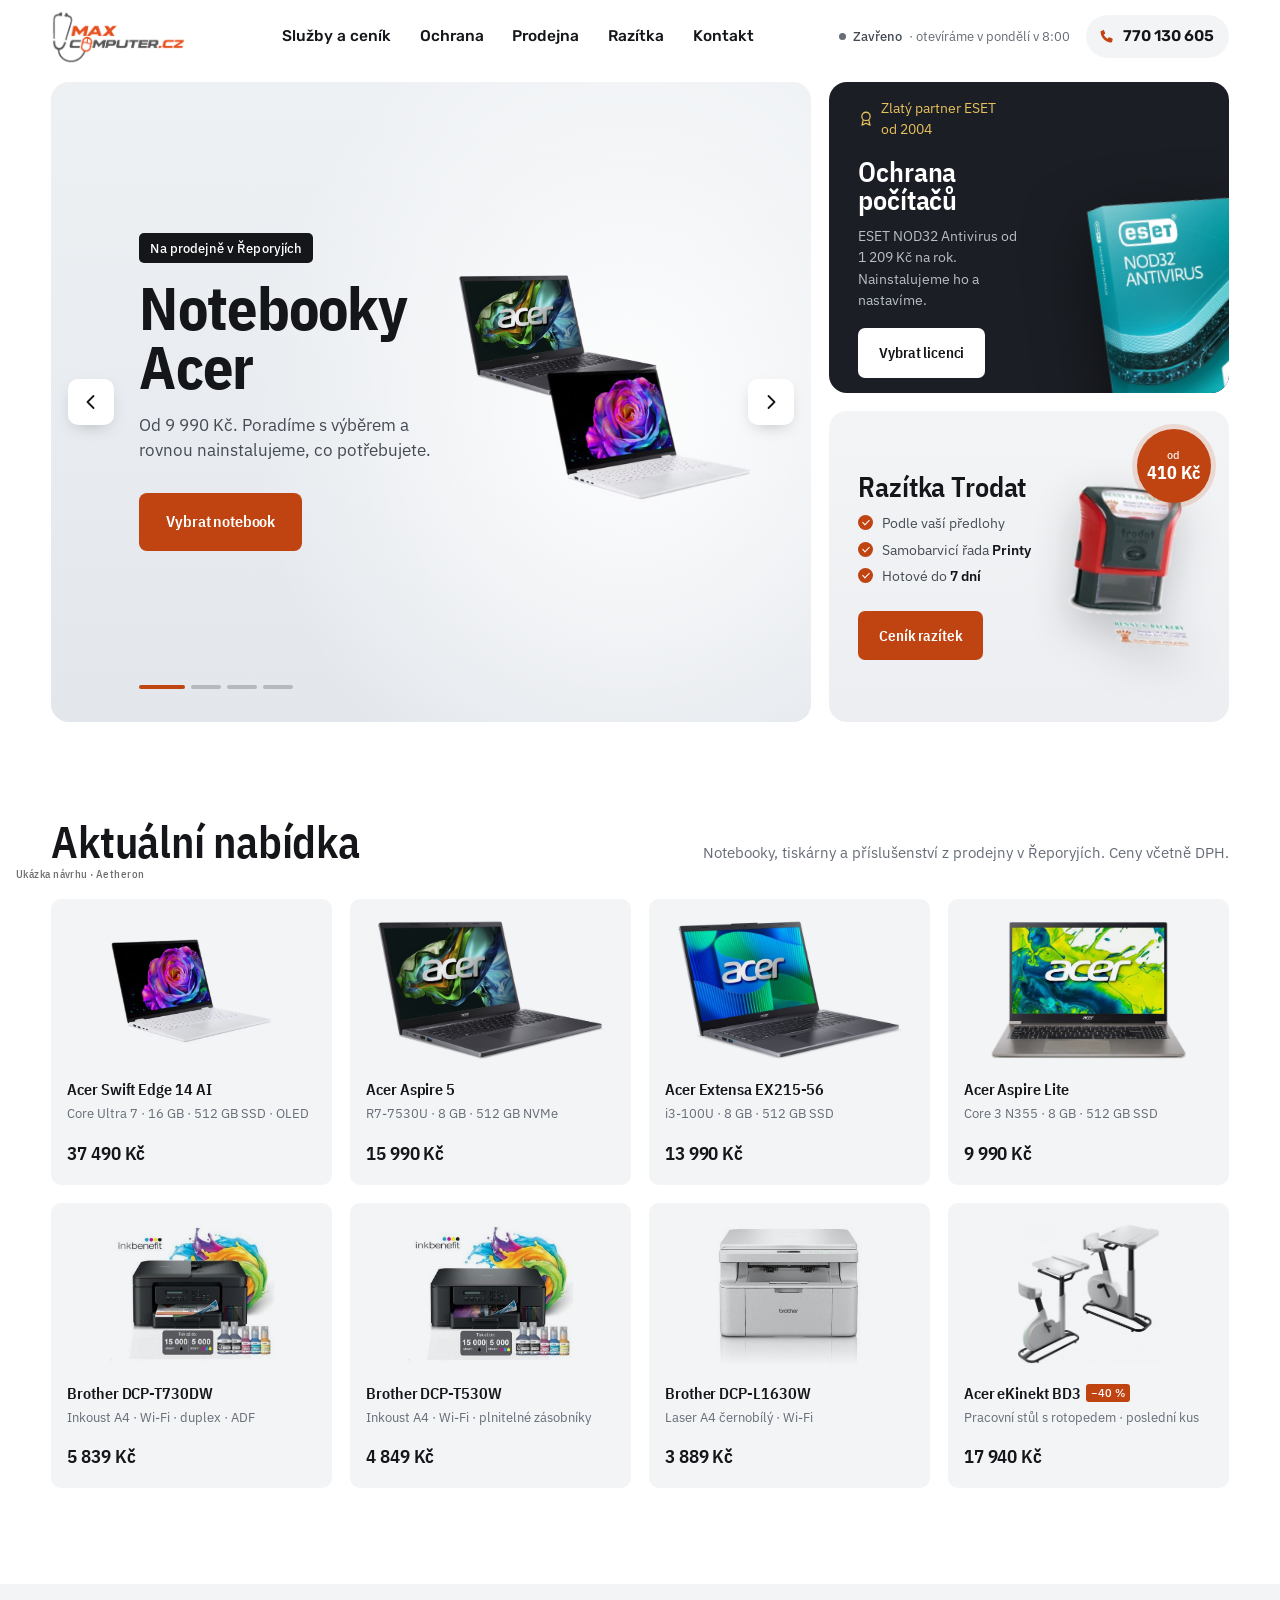
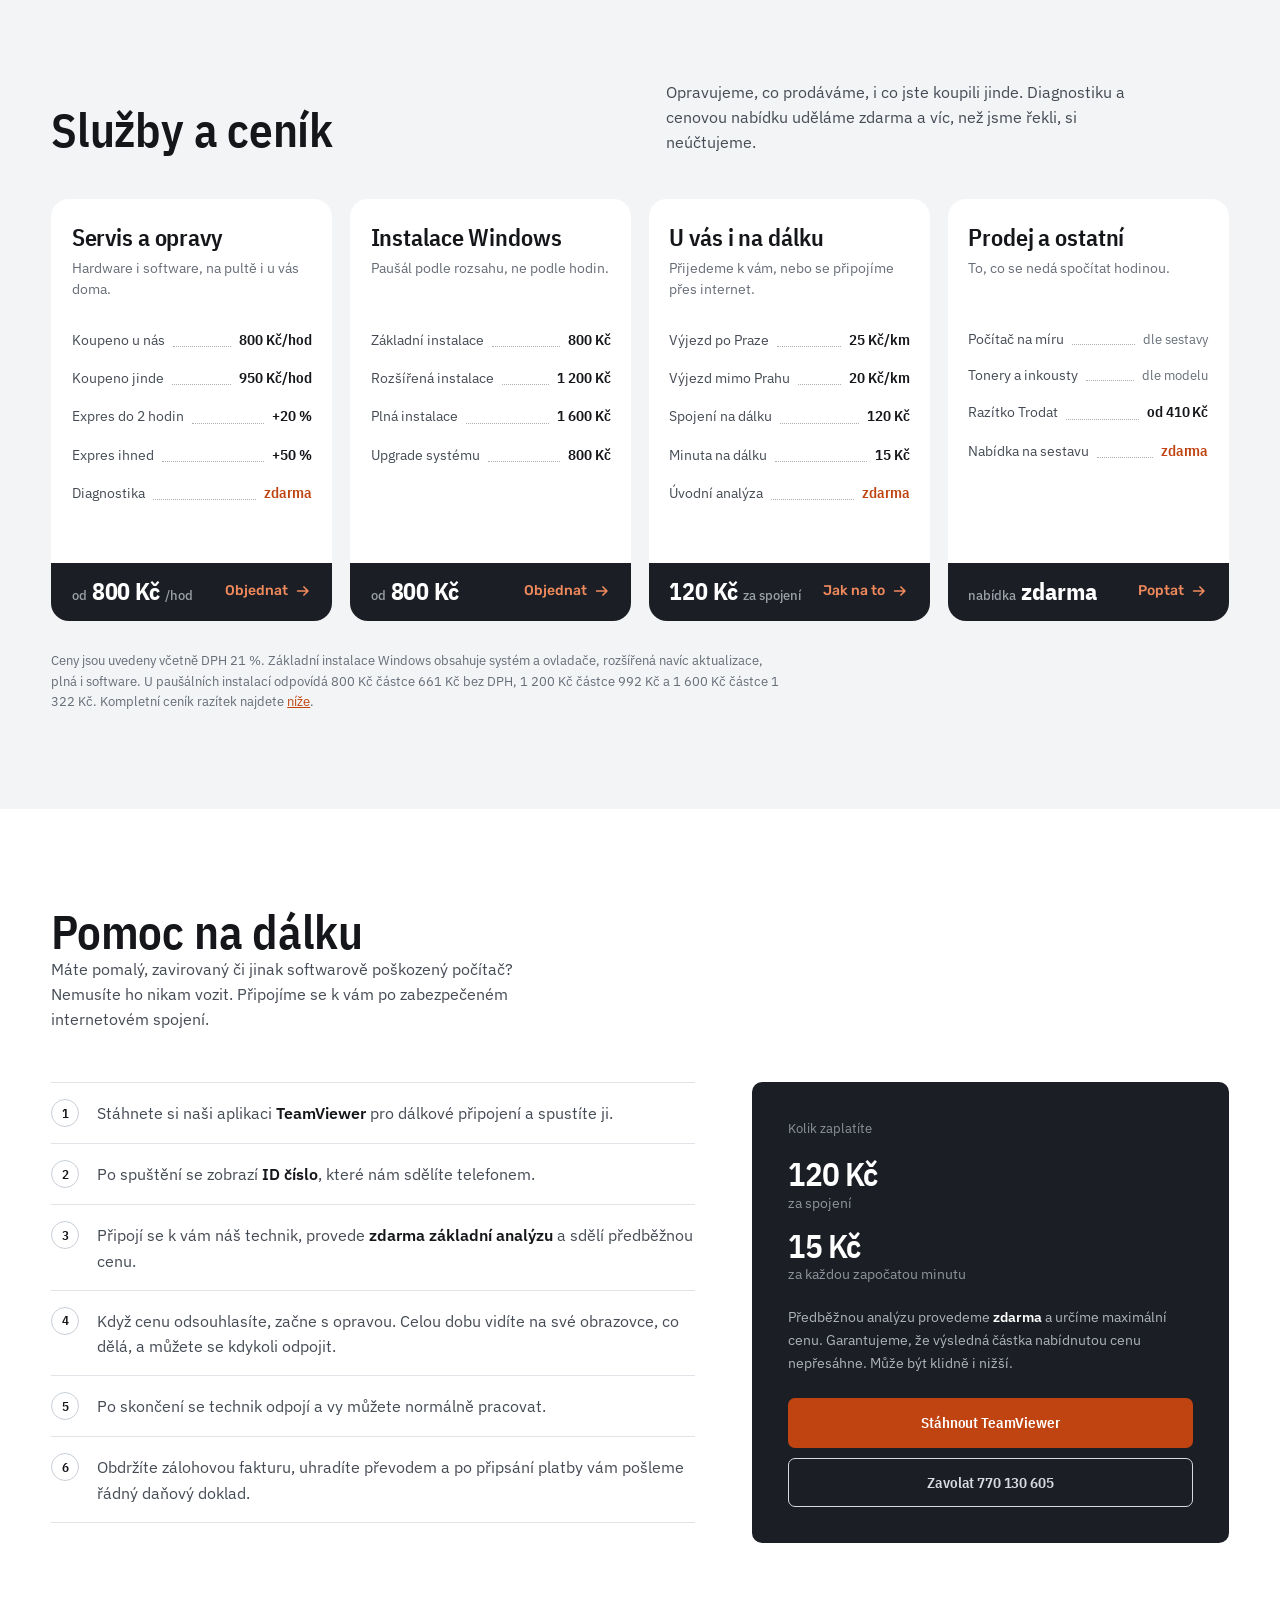
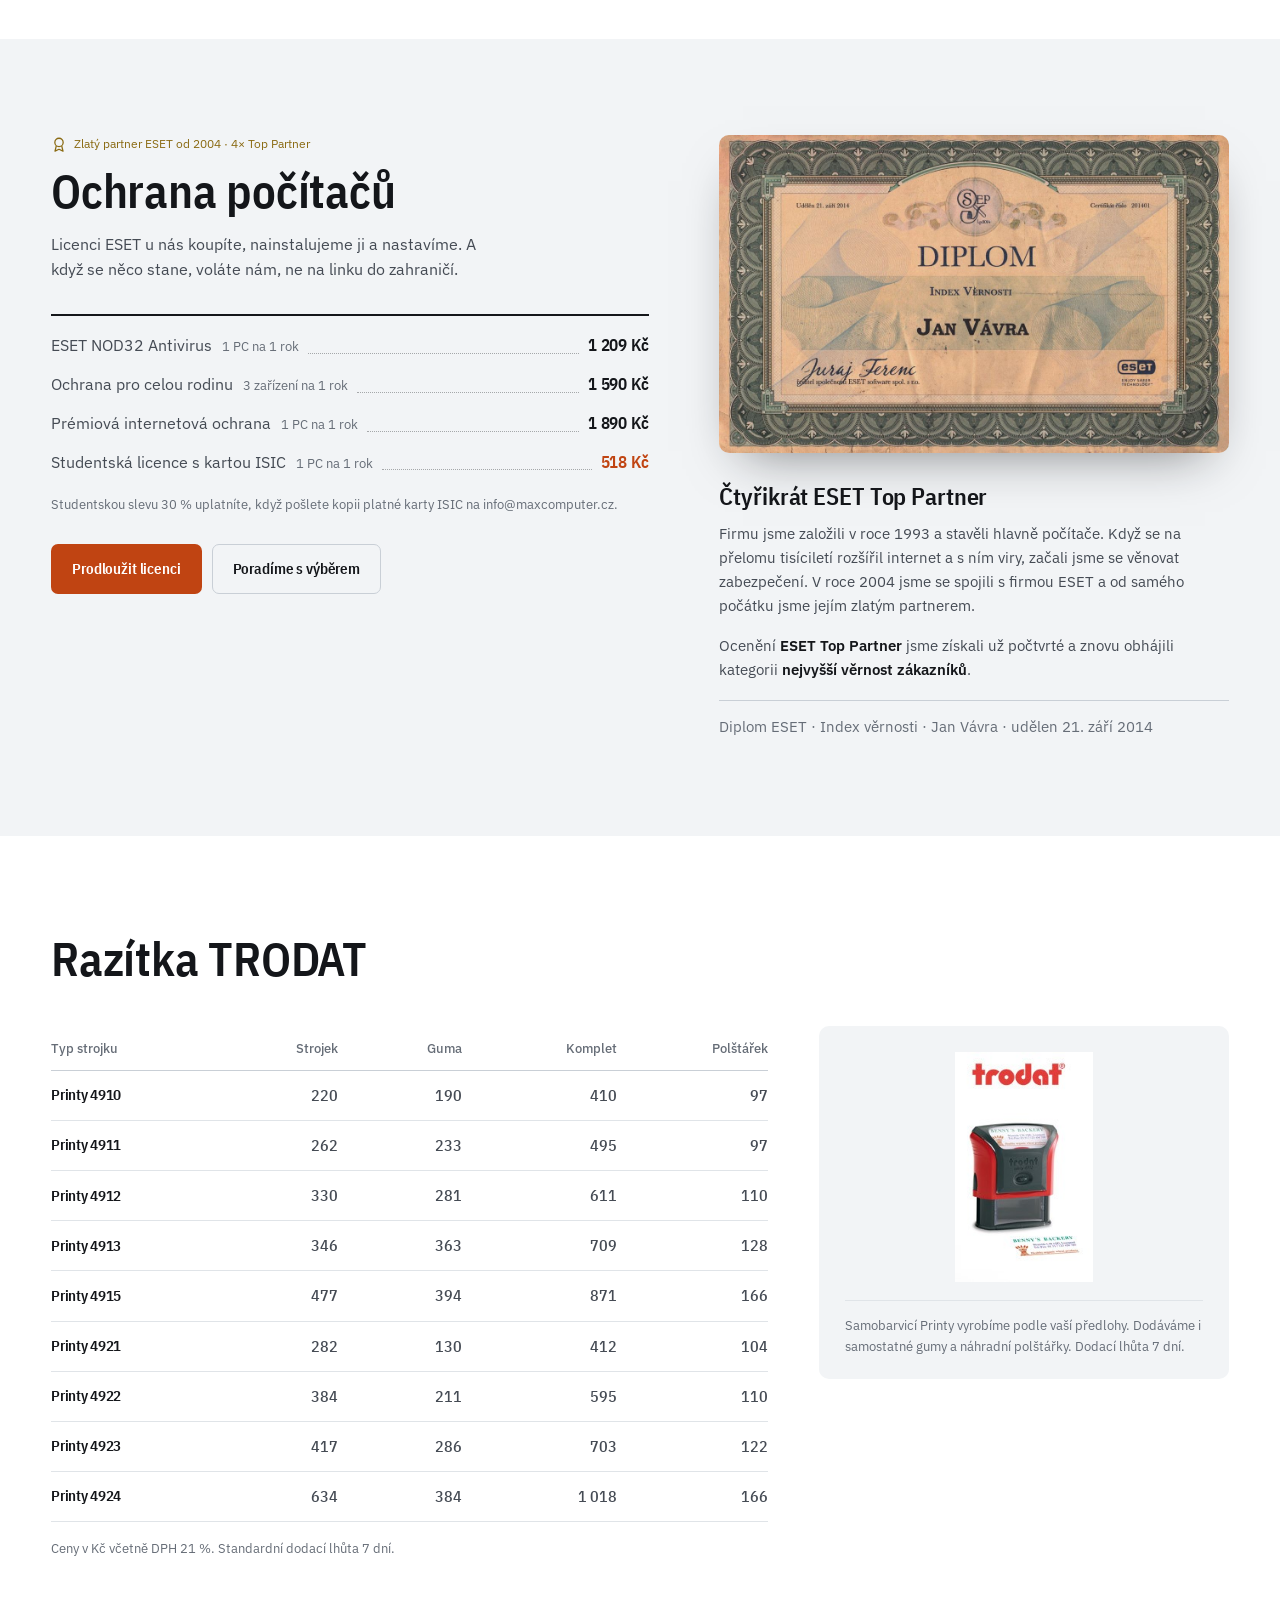
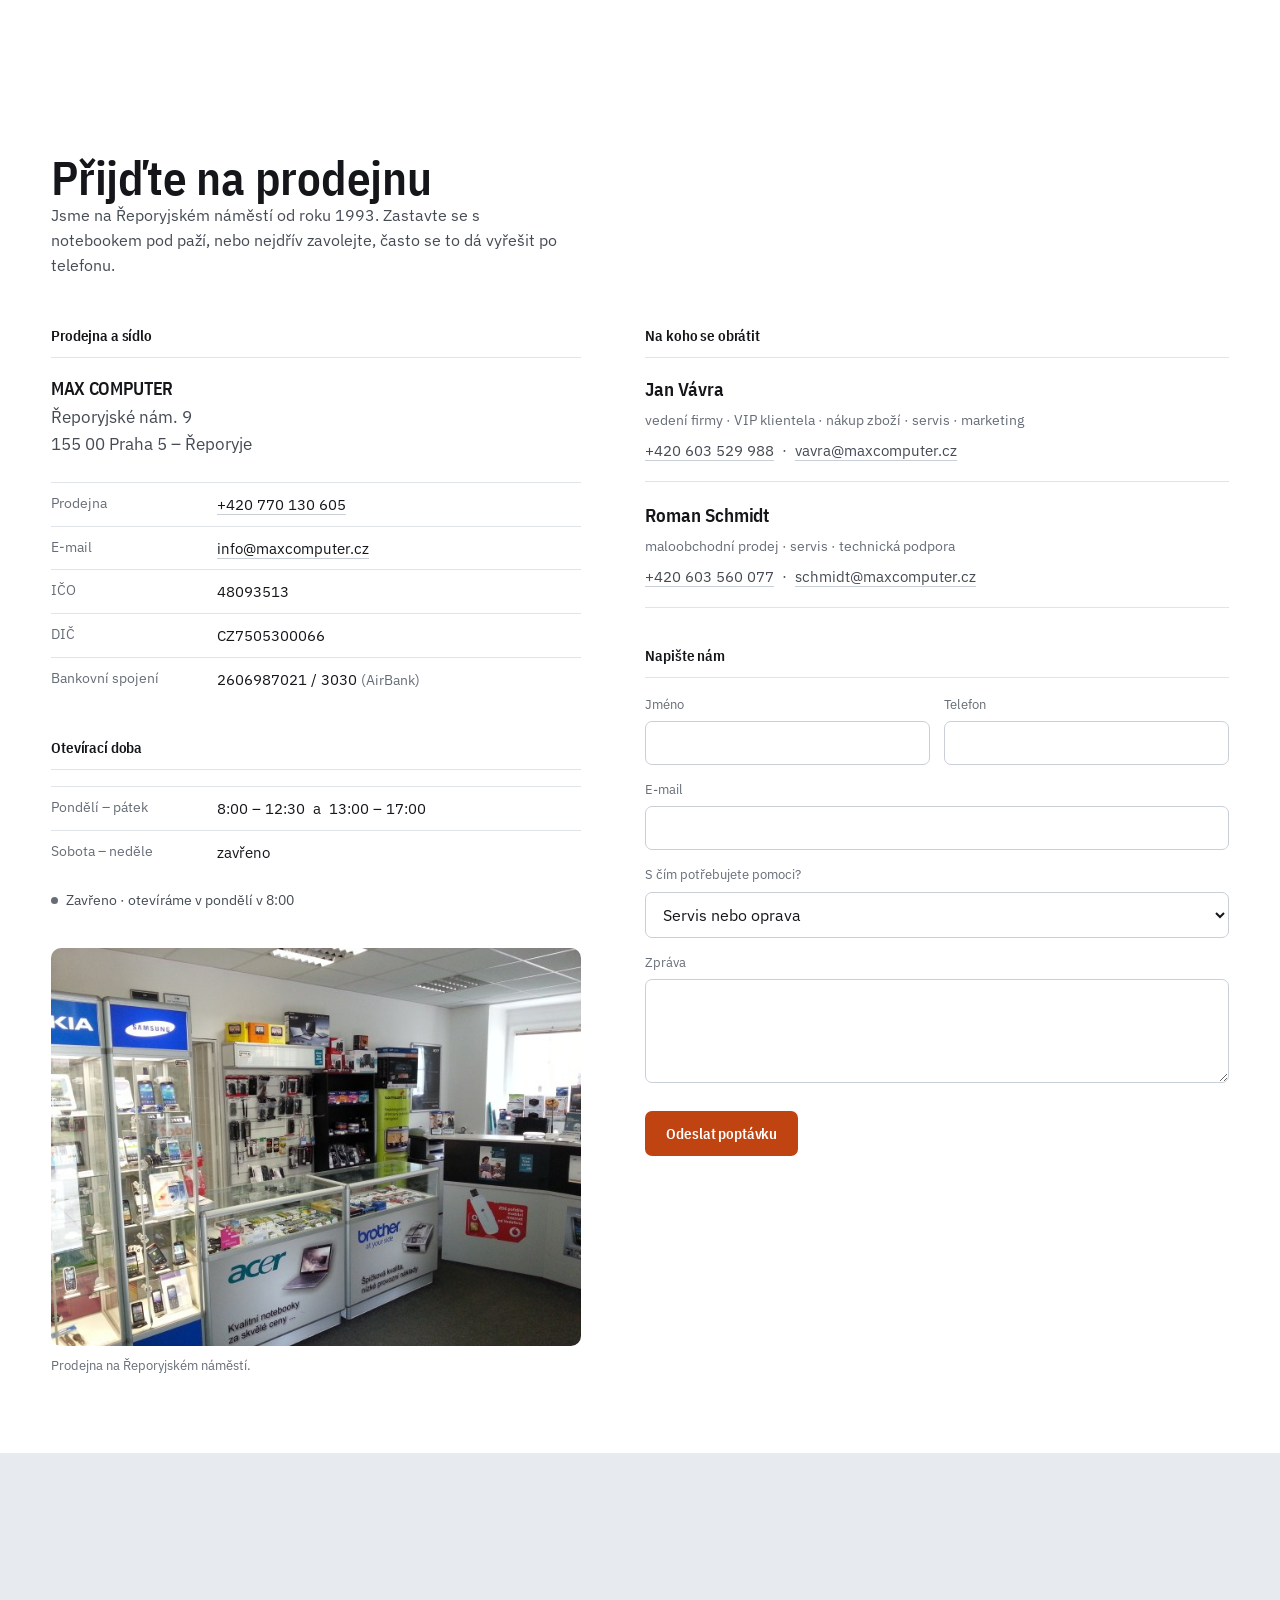
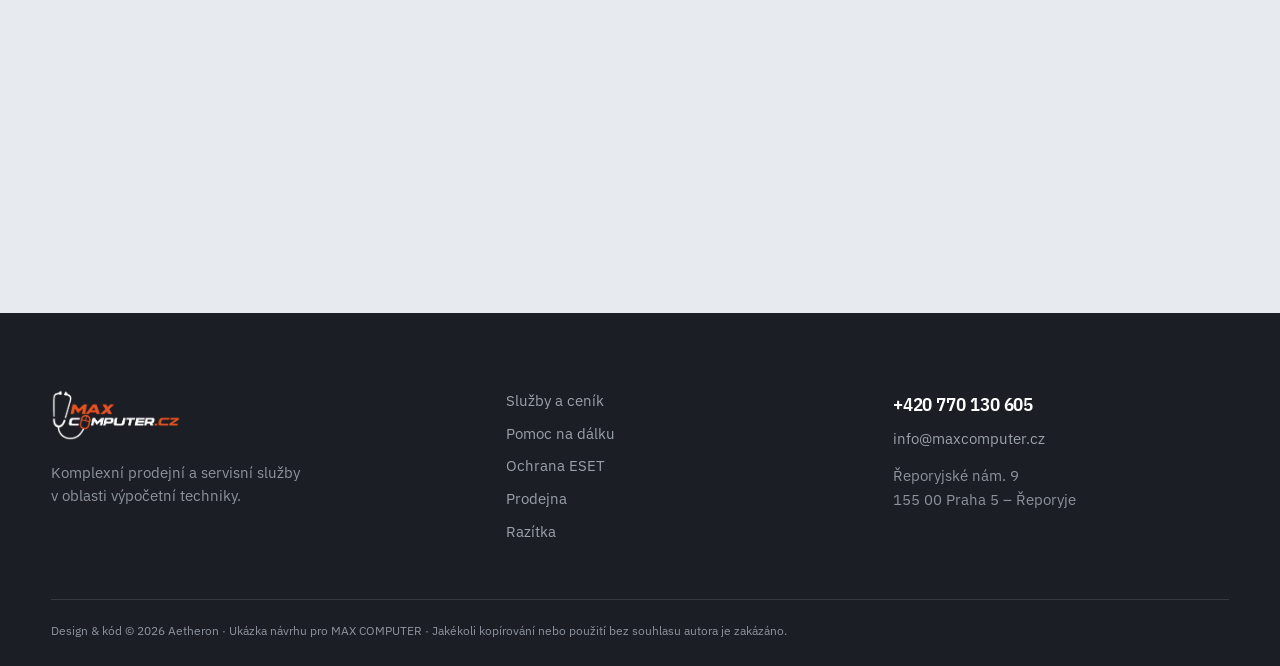
==== index.html @ 65249f8b "Add files via upload" ====
<!DOCTYPE html>
<!--
  ============================================================================
  MAX COMPUTER  ·  ukázka návrhu nového webu
  Design & kód © 2026 Aetheron. Všechna práva vyhrazena / All rights reserved.

  Tento soubor je nabídková ukázka (návrh) vytvořená pro firmu MAX COMPUTER.
  Jakékoli kopírování, šíření, úprava nebo použití celku i částí (HTML, CSS,
  JS, grafika, texty) bez písemného souhlasu autora je zakázáno.
  ============================================================================
-->
<html lang="cs">
<head>
<meta charset="utf-8">
<meta name="viewport" content="width=device-width, initial-scale=1">
<title>MAX COMPUTER · prodej a servis počítačů, Praha 5 Řeporyje</title>
<meta name="description" content="Prodej a servis počítačů, tiskáren a příslušenství v Praze 5 – Řeporyjích. Od roku 1993. Zlatý partner ESET, specialisté na ACER a BROTHER. Servis u vás i na dálku, razítka TRODAT.">
<meta name="robots" content="noindex,nofollow,noarchive,nosnippet,noimageindex">
<meta name="author" content="Aetheron">
<meta name="copyright" content="© 2026 Aetheron — všechna práva vyhrazena">
<meta name="theme-color" content="#ffffff">
<link rel="icon" href="favicon.svg" type="image/svg+xml">
<link rel="alternate icon" href="favicon.ico" sizes="any">
<link rel="apple-touch-icon" href="apple-touch-icon.png">
<meta property="og:type" content="website">
<meta property="og:title" content="MAX COMPUTER — prodej a servis počítačů">
<meta property="og:description" content="Od roku 1993 na Řeporyjském náměstí. Prodej, servis, odvirování a ochrana ESET.">
<link rel="preconnect" href="https://fonts.googleapis.com">
<link rel="preconnect" href="https://fonts.gstatic.com" crossorigin>
<link href="https://fonts.googleapis.com/css2?family=IBM+Plex+Sans:wght@400;500;600;700&family=IBM+Plex+Sans+Condensed:wght@500;600;700&family=Rubik:wght@400;500;600&display=swap" rel="stylesheet">
<link rel="stylesheet" href="style.css">
<script>
/* Úvodní animace: dlaždice najedou postupně. Třída se nasadí před prvním vykreslením. */
(function () {
  var d = document.documentElement;
  if (location.hash) return;
  if (window.matchMedia('(prefers-reduced-motion: reduce)').matches) return;
  d.classList.add('intro', 'anim');
  var done = false;
  function play() {
    if (done) return; done = true;
    d.classList.remove('intro');
    setTimeout(function () { d.classList.remove('anim'); }, 1600);
  }
  window.addEventListener('wheel', play, { passive: true, once: true });
  window.addEventListener('touchstart', play, { passive: true, once: true });
  window.addEventListener('keydown', play, { once: true });
  window.addEventListener('load', function () { setTimeout(play, 120); });
  setTimeout(play, 2500);
})();
</script>
</head>
<body id="top">

<a class="skip" href="#obsah">Přeskočit na obsah</a>

<header class="nav" id="nav">
  <div class="nav__in">
    <a class="brand" href="#top" aria-label="MAX COMPUTER, úvod">
      <img class="brand__logo" src="images/logo-max.png" alt="MAX COMPUTER">
    </a>

    <nav class="nav__links" aria-label="Hlavní navigace">
      <a href="#cenik">Služby a ceník</a>
      <a href="#ochrana">Ochrana</a>
      <a href="#produkty">Prodejna</a>
      <a href="#razitka">Razítka</a>
      <a href="#kontakt">Kontakt</a>
    </nav>

    <div class="nav__right">
      <span class="status" id="status" aria-live="polite"><i class="status__dot"></i><b class="status__state">Otevírací doba</b><span class="status__more"></span></span>
      <a class="tel" href="tel:+420770130605"><svg viewBox="0 0 20 20" aria-hidden="true"><path d="M6.2 2.8 4.1 3.3c-.7.2-1.2.8-1.1 1.6.6 6.3 5.8 11.5 12.1 12.1.8.1 1.4-.4 1.6-1.1l.5-2.1c.2-.7-.2-1.4-.9-1.7l-2.4-1c-.6-.2-1.2 0-1.6.4l-.9 1.1c-2-1-3.6-2.6-4.6-4.6l1.1-.9c.5-.4.7-1 .4-1.6l-1-2.4c-.3-.7-1-1.1-1.7-.9Z" fill="currentColor"/></svg><span>770&nbsp;130&nbsp;605</span></a>
      <button class="burger" id="burger" aria-label="Otevřít menu" aria-expanded="false" aria-controls="drawer">
        <span></span><span></span>
      </button>
    </div>
  </div>
</header>

<div class="drawer" id="drawer" hidden>
  <nav class="drawer__nav" aria-label="Mobilní navigace">
    <a href="#cenik">Služby a ceník</a>
    <a href="#dalka">Pomoc na dálku</a>
    <a href="#ochrana">Ochrana ESET</a>
    <a href="#produkty">Prodejna</a>
    <a href="#razitka">Razítka</a>
    <a href="#kontakt">Kontakt</a>
  </nav>
  <div class="drawer__foot">
    <a href="tel:+420770130605">+420 770 130 605</a>
    <a href="mailto:info@maxcomputer.cz">info@maxcomputer.cz</a>
    <p>Řeporyjské náměstí 9, 155 00 Praha 5</p>
  </div>
</div>

<main id="obsah">

  <!-- ══ HERO: DLAŽDICE ════════════════════════════════════════════ -->
  <section class="bento" aria-label="Úvod">

    <div class="slides" id="slides" aria-roledescription="carousel" aria-label="Nabídka prodejny">

      <article class="slide slide--acer is-active" aria-roledescription="slide" aria-label="1 ze 4">
        <div class="slide__copy">
          <p class="slide__tag">Na prodejně v Řeporyjích</p>
          <h2 class="slide__h">Notebooky Acer</h2>
          <p class="slide__sub">Od 9&nbsp;990&nbsp;Kč. Poradíme s výběrem a rovnou nainstalujeme, co potřebujete.</p>
          <a class="btn btn--solid btn--lg" href="#produkty">Vybrat notebook</a>
        </div>
        <div class="slide__art" aria-hidden="true">
          <img class="slide__img slide__img--back" src="images/acer-aspire5.jpg" alt="">
          <img class="slide__img slide__img--front" src="images/acer-swift-edge.png" alt="">
        </div>
      </article>

      <article class="slide slide--brother" aria-roledescription="slide" aria-label="2 ze 4" aria-hidden="true">
        <div class="slide__copy">
          <p class="slide__tag">Od 3&nbsp;889&nbsp;Kč</p>
          <h2 class="slide__h">Tiskárny Brother</h2>
          <p class="slide__sub">Model DCP-T730DW vytiskne stranu A4 za 7&nbsp;haléřů. Náplně originální i alternativní.</p>
          <a class="btn btn--solid btn--lg" href="#produkty">Vybrat tiskárnu</a>
        </div>
        <div class="slide__art" aria-hidden="true">
          <img class="slide__img slide__img--solo" src="images/brother-t730dw.jpg" alt="">
        </div>
      </article>

      <article class="slide slide--sale" aria-roledescription="slide" aria-label="3 ze 4" aria-hidden="true">
        <div class="slide__copy">
          <p class="slide__tag slide__tag--hot">Doprodej · poslední kus</p>
          <h2 class="slide__h">Acer eKinekt BD3</h2>
          <p class="slide__sub">Pracovní stůl s rotopedem, který šlapáním dobíjí kancelářská zařízení. Teď za 17&nbsp;940&nbsp;Kč.</p>
          <a class="btn btn--solid btn--lg" href="#kontakt">Mám zájem</a>
        </div>
        <div class="slide__art" aria-hidden="true">
          <span class="slide__badge">−40 %</span>
          <img class="slide__img slide__img--solo" src="images/acer-ekinekt.jpg" alt="">
        </div>
      </article>

      <article class="slide slide--photo" aria-roledescription="slide" aria-label="4 ze 4" aria-hidden="true">
        <img class="slide__bg" src="images/hero-deska.jpg" alt="">
        <div class="slide__copy">
          <p class="slide__tag">Na objednávku</p>
          <h2 class="slide__h">Počítač postavený na míru</h2>
          <p class="slide__sub">Řeknete, k čemu ho potřebujete. Postavíme ho přesně podle toho, i s instalací systému.</p>
          <a class="btn btn--solid btn--lg" href="#kontakt">Nezávazná poptávka</a>
        </div>
      </article>

      <button class="slides__arrow slides__arrow--prev" type="button" aria-label="Předchozí snímek">
        <svg viewBox="0 0 20 20" aria-hidden="true"><path d="M12.5 4 6.5 10l6 6" fill="none" stroke="currentColor" stroke-width="1.8" stroke-linecap="round" stroke-linejoin="round"/></svg>
      </button>
      <button class="slides__arrow slides__arrow--next" type="button" aria-label="Další snímek">
        <svg viewBox="0 0 20 20" aria-hidden="true"><path d="m7.5 4 6 6-6 6" fill="none" stroke="currentColor" stroke-width="1.8" stroke-linecap="round" stroke-linejoin="round"/></svg>
      </button>
      <div class="slides__dots">
        <button type="button" class="is-active" aria-label="Snímek 1: Notebooky Acer" aria-current="true"></button>
        <button type="button" aria-label="Snímek 2: Tiskárny Brother"></button>
        <button type="button" aria-label="Snímek 3: Doprodej"></button>
        <button type="button" aria-label="Snímek 4: Počítač na míru"></button>
      </div>
    </div>

    <div class="tile-eset">
      <div class="tile-eset__copy">
        <p class="kick"><svg viewBox="0 0 20 20" aria-hidden="true"><circle cx="10" cy="8" r="5.2" fill="none" stroke="currentColor" stroke-width="1.6"/><path d="M6.6 12.4 5 19l5-2.4L15 19l-1.6-6.6" fill="none" stroke="currentColor" stroke-width="1.6" stroke-linejoin="round"/></svg> Zlatý partner ESET od&nbsp;2004</p>
        <h2>Ochrana počítačů</h2>
        <p>ESET NOD32 Antivirus od 1&nbsp;209&nbsp;Kč na rok. Nainstalujeme ho a nastavíme.</p>
        <a class="btn btn--light" href="#ochrana">Vybrat licenci</a>
      </div>
      <img class="tile-eset__box" src="images/eset-nod32.webp" alt="Krabice ESET NOD32 Antivirus" width="437" height="640">
    </div>

    <div class="tile-stamp">
      <div class="tile-stamp__copy">
        <h2>Razítka Trodat</h2>
        <ul class="ticks">
          <li>Podle vaší předlohy</li>
          <li>Samobarvicí řada <strong>Printy</strong></li>
          <li>Hotové do <strong>7 dní</strong></li>
        </ul>
        <a class="btn btn--solid" href="#razitka">Ceník razítek</a>
      </div>
      <div class="tile-stamp__art">
        <p class="pbadge"><span>od</span>410&nbsp;Kč</p>
        <img src="images/razitko-printy.png" alt="Samobarvicí razítko Trodat Printy">
      </div>
    </div>
  </section>

  <!-- ══ AKTUÁLNÍ NABÍDKA ═══════════════════════════════════════════ -->
  <section class="sec stock" id="produkty">
    <div class="wrap">
      <div class="stock__head">
        <h2>Aktuální nabídka</h2>
        <p>Notebooky, tiskárny a příslušenství z prodejny v Řeporyjích. Ceny včetně DPH.</p>
      </div>
      <div class="products">
        <article class="tile">
          <div class="tile__pic"><img src="images/acer-swift-edge.png" alt="Acer Swift Edge 14 AI" loading="lazy"></div>
          <h3>Acer Swift Edge 14 AI</h3>
          <p class="tile__spec">Core Ultra 7 · 16 GB · 512 GB SSD · OLED</p>
          <p class="tile__price">37 490 Kč</p>
        </article>
        <article class="tile">
          <div class="tile__pic"><img src="images/acer-aspire5.jpg" alt="Acer Aspire 5 A515-48M" loading="lazy"></div>
          <h3>Acer Aspire 5</h3>
          <p class="tile__spec">R7-7530U · 8 GB · 512 GB NVMe</p>
          <p class="tile__price">15 990 Kč</p>
        </article>
        <article class="tile">
          <div class="tile__pic"><img src="images/acer-extensa.jpg" alt="Acer Extensa EX215-56" loading="lazy"></div>
          <h3>Acer Extensa EX215-56</h3>
          <p class="tile__spec">i3-100U · 8 GB · 512 GB SSD</p>
          <p class="tile__price">13 990 Kč</p>
        </article>
        <article class="tile">
          <div class="tile__pic"><img src="images/acer-aspire-lite.jpg" alt="Acer Aspire Lite AL15-33P" loading="lazy"></div>
          <h3>Acer Aspire Lite</h3>
          <p class="tile__spec">Core 3 N355 · 8 GB · 512 GB SSD</p>
          <p class="tile__price">9 990 Kč</p>
        </article>
        <article class="tile">
          <div class="tile__pic"><img src="images/brother-t730dw.jpg" alt="Brother DCP-T730DW" loading="lazy"></div>
          <h3>Brother DCP-T730DW</h3>
          <p class="tile__spec">Inkoust A4 · Wi-Fi · duplex · ADF</p>
          <p class="tile__price">5 839 Kč</p>
        </article>
        <article class="tile">
          <div class="tile__pic"><img src="images/brother-t530w.jpg" alt="Brother DCP-T530W" loading="lazy"></div>
          <h3>Brother DCP-T530W</h3>
          <p class="tile__spec">Inkoust A4 · Wi-Fi · plnitelné zásobníky</p>
          <p class="tile__price">4 849 Kč</p>
        </article>
        <article class="tile">
          <div class="tile__pic"><img src="images/brother-l1630w.jpg" alt="Brother DCP-L1630W" loading="lazy"></div>
          <h3>Brother DCP-L1630W</h3>
          <p class="tile__spec">Laser A4 černobílý · Wi-Fi</p>
          <p class="tile__price">3 889 Kč</p>
        </article>
        <article class="tile">
          <div class="tile__pic"><img src="images/acer-ekinekt.jpg" alt="Acer eKinekt BD3" loading="lazy"></div>
          <h3>Acer eKinekt BD3 <span class="tile__flag">−40 %</span></h3>
          <p class="tile__spec">Pracovní stůl s rotopedem · poslední kus</p>
          <p class="tile__price">17 940 Kč</p>
        </article>
      
      </div>
    </div>
  </section>

  <!-- ══ SLUŽBY A CENÍK ════════════════════════════════════════════ -->
  <section class="sec sec--panel cenik" id="cenik">
    <div class="wrap">
      <div class="cenik__top">
        <h2>Služby a ceník</h2>
        <p>Opravujeme, co prodáváme, i co jste koupili jinde. Diagnostiku a cenovou nabídku
          uděláme zdarma a víc, než jsme řekli, si neúčtujeme.</p>
      </div>

      <div class="ptiles">
        <article class="ptile">
          <div class="ptile__body">
            <h3>Servis a opravy</h3>
            <p class="ptile__desc">Hardware i software, na pultě i u vás doma.</p>
            <ul class="lines">
              <li><span>Koupeno u nás</span><i></i><b>800&nbsp;Kč/hod</b></li>
              <li><span>Koupeno jinde</span><i></i><b>950&nbsp;Kč/hod</b></li>
              <li><span>Expres do 2 hodin</span><i></i><b>+20&nbsp;%</b></li>
              <li><span>Expres ihned</span><i></i><b>+50&nbsp;%</b></li>
              <li><span>Diagnostika</span><i></i><b class="free">zdarma</b></li>
            </ul>
          </div>
          <a class="ptile__tag" href="#kontakt" aria-label="Objednat servis, od 800 Kč za hodinu">
            <span class="ptile__price"><small class="u-pre">od</small>800&nbsp;Kč<small class="u-post">/hod</small></span>
            <span class="ptile__go">Objednat <svg viewBox="0 0 20 20" aria-hidden="true"><path d="M4 10h11m-4-4.5L15.5 10 11 14.5" fill="none" stroke="currentColor" stroke-width="1.8" stroke-linecap="round" stroke-linejoin="round"/></svg></span>
          </a>
        </article>

        <article class="ptile">
          <div class="ptile__body">
            <h3>Instalace Windows</h3>
            <p class="ptile__desc">Paušál podle rozsahu, ne podle hodin.</p>
            <ul class="lines">
              <li><span>Základní instalace</span><i></i><b>800&nbsp;Kč</b></li>
              <li><span>Rozšířená instalace</span><i></i><b>1&nbsp;200&nbsp;Kč</b></li>
              <li><span>Plná instalace</span><i></i><b>1&nbsp;600&nbsp;Kč</b></li>
              <li><span>Upgrade systému</span><i></i><b>800&nbsp;Kč</b></li>
            </ul>
          </div>
          <a class="ptile__tag" href="#kontakt" aria-label="Objednat instalaci Windows, od 800 Kč">
            <span class="ptile__price"><small class="u-pre">od</small>800&nbsp;Kč</span>
            <span class="ptile__go">Objednat <svg viewBox="0 0 20 20" aria-hidden="true"><path d="M4 10h11m-4-4.5L15.5 10 11 14.5" fill="none" stroke="currentColor" stroke-width="1.8" stroke-linecap="round" stroke-linejoin="round"/></svg></span>
          </a>
        </article>

        <article class="ptile">
          <div class="ptile__body">
            <h3>U vás i na dálku</h3>
            <p class="ptile__desc">Přijedeme k vám, nebo se připojíme přes internet.</p>
            <ul class="lines">
              <li><span>Výjezd po Praze</span><i></i><b>25&nbsp;Kč/km</b></li>
              <li><span>Výjezd mimo Prahu</span><i></i><b>20&nbsp;Kč/km</b></li>
              <li><span>Spojení na dálku</span><i></i><b>120&nbsp;Kč</b></li>
              <li><span>Minuta na dálku</span><i></i><b>15&nbsp;Kč</b></li>
              <li><span>Úvodní analýza</span><i></i><b class="free">zdarma</b></li>
            </ul>
          </div>
          <a class="ptile__tag" href="#dalka" aria-label="Pomoc na dálku, jak to funguje, 120 Kč za spojení">
            <span class="ptile__price">120&nbsp;Kč<small class="u-post">za spojení</small></span>
            <span class="ptile__go">Jak na to <svg viewBox="0 0 20 20" aria-hidden="true"><path d="M4 10h11m-4-4.5L15.5 10 11 14.5" fill="none" stroke="currentColor" stroke-width="1.8" stroke-linecap="round" stroke-linejoin="round"/></svg></span>
          </a>
        </article>

        <article class="ptile">
          <div class="ptile__body">
            <h3>Prodej a ostatní</h3>
            <p class="ptile__desc">To, co se nedá spočítat hodinou.</p>
            <ul class="lines">
              <li><span>Počítač na míru</span><i></i><b class="qual">dle sestavy</b></li>
              <li><span>Tonery a inkousty</span><i></i><b class="qual">dle modelu</b></li>
              <li><span>Razítko Trodat</span><i></i><b>od&nbsp;410&nbsp;Kč</b></li>
              <li><span>Nabídka na sestavu</span><i></i><b class="free">zdarma</b></li>
            </ul>
          </div>
          <a class="ptile__tag" href="#kontakt" aria-label="Poptat počítač na míru, nabídka zdarma">
            <span class="ptile__price"><small class="u-pre">nabídka</small>zdarma</span>
            <span class="ptile__go">Poptat <svg viewBox="0 0 20 20" aria-hidden="true"><path d="M4 10h11m-4-4.5L15.5 10 11 14.5" fill="none" stroke="currentColor" stroke-width="1.8" stroke-linecap="round" stroke-linejoin="round"/></svg></span>
          </a>
        </article>
      </div>

      <p class="sheet__foot">Ceny jsou uvedeny včetně DPH 21 %. Základní instalace Windows obsahuje systém
        a ovladače, rozšířená navíc aktualizace, plná i software. U paušálních instalací odpovídá
        800 Kč částce 661 Kč bez DPH, 1 200 Kč částce 992 Kč a 1 600 Kč částce 1 322 Kč.
        Kompletní ceník razítek najdete <a href="#razitka">níže</a>.</p>
    </div>
  </section>

  <!-- ══ VZDÁLENÁ POMOC ════════════════════════════════════════════ -->
  <section class="sec" id="dalka">
    <div class="wrap">
      <div class="sec__head sec__head--stack">
        <h2>Pomoc na dálku</h2>
        <p>Máte pomalý, zavirovaný či jinak softwarově poškozený počítač? Nemusíte ho nikam
          vozit. Připojíme se k vám po zabezpečeném internetovém spojení.</p>
      </div>

      <div class="remote">
        <ol class="remote__steps">
          <li><span>1</span><p>Stáhnete si naši aplikaci <strong>TeamViewer</strong> pro dálkové připojení a spustíte ji.</p></li>
          <li><span>2</span><p>Po spuštění se zobrazí <strong>ID číslo</strong>, které nám sdělíte telefonem.</p></li>
          <li><span>3</span><p>Připojí se k vám náš technik, provede <strong>zdarma základní analýzu</strong> a sdělí předběžnou cenu.</p></li>
          <li><span>4</span><p>Když cenu odsouhlasíte, začne s opravou. Celou dobu vidíte na své obrazovce, co dělá, a můžete se kdykoli odpojit.</p></li>
          <li><span>5</span><p>Po skončení se technik odpojí a vy můžete normálně pracovat.</p></li>
          <li><span>6</span><p>Obdržíte zálohovou fakturu, uhradíte převodem a po připsání platby vám pošleme řádný daňový doklad.</p></li>
        </ol>

        <aside class="remote__box">
          <p class="remote__kicker">Kolik zaplatíte</p>
          <p class="remote__big">120 Kč <span>za spojení</span></p>
          <p class="remote__big">15 Kč <span>za každou započatou minutu</span></p>
          <p class="remote__note">Předběžnou analýzu provedeme <strong>zdarma</strong> a určíme maximální cenu.
            Garantujeme, že výsledná částka nabídnutou cenu nepřesáhne. Může být klidně i nižší.</p>
          <a class="btn btn--solid" href="http://get.teamviewer.com/maxcomputerq" rel="noopener" target="_blank">Stáhnout TeamViewer</a>
          <a class="btn btn--ghost" href="tel:+420770130605">Zavolat 770 130 605</a>
        </aside>
      </div>
    </div>
  </section>

  <!-- ══ OCHRANA POČÍTAČŮ ══════════════════════════════════════════ -->
  <section class="sec sec--panel" id="ochrana">
    <div class="wrap prot">
      <div class="prot__main">
        <p class="kick kick--ink"><svg viewBox="0 0 20 20" aria-hidden="true"><circle cx="10" cy="8" r="5.2" fill="none" stroke="currentColor" stroke-width="1.6"/><path d="M6.6 12.4 5 19l5-2.4L15 19l-1.6-6.6" fill="none" stroke="currentColor" stroke-width="1.6" stroke-linejoin="round"/></svg> Zlatý partner ESET od 2004 · 4× Top Partner</p>
        <h2>Ochrana počítačů</h2>
        <p class="prot__lead">Licenci ESET u nás koupíte, nainstalujeme ji a nastavíme. A když se něco stane,
          voláte nám, ne na linku do zahraničí.</p>
        <ul class="lines">
          <li><span>ESET NOD32 Antivirus <em>1 PC na 1 rok</em></span><i></i><b>1 209 Kč</b></li>
          <li><span>Ochrana pro celou rodinu <em>3 zařízení na 1 rok</em></span><i></i><b>1 590 Kč</b></li>
          <li><span>Prémiová internetová ochrana <em>1 PC na 1 rok</em></span><i></i><b>1 890 Kč</b></li>
          <li><span>Studentská licence s kartou ISIC <em>1 PC na 1 rok</em></span><i></i><b class="free">518 Kč</b></li>
        </ul>
        <p class="prot__note">Studentskou slevu 30 % uplatníte, když pošlete kopii platné karty ISIC na info@maxcomputer.cz.</p>
        <div class="prot__btns">
          <a class="btn btn--solid" href="https://renew.eset.cz/893" rel="noopener" target="_blank">Prodloužit licenci</a>
          <a class="btn btn--outline" href="#kontakt">Poradíme s výběrem</a>
        </div>
      </div>

      <div class="prot__side">
        <figure class="award__pic">
          <img src="images/eset-diplom.jpg" alt="Diplom ESET, Index věrnosti pro Jana Vávru" loading="lazy" width="1200" height="748">
        </figure>
        <h3>Čtyřikrát ESET Top Partner</h3>
        <p>Firmu jsme založili v roce 1993 a stavěli hlavně počítače. Když se na přelomu tisíciletí
          rozšířil internet a s ním viry, začali jsme se věnovat zabezpečení. V roce 2004 jsme se
          spojili s firmou ESET a od samého počátku jsme jejím zlatým partnerem.</p>
        <p>Ocenění <strong>ESET Top Partner</strong> jsme získali už počtvrté a znovu obhájili kategorii
          <strong>nejvyšší věrnost zákazníků</strong>.</p>
        <p class="award__cap">Diplom ESET · Index věrnosti · Jan Vávra · udělen 21. září 2014</p>
      </div>
    </div>
  </section>

  <!-- ══ RAZÍTKA ═══════════════════════════════════════════════════ -->
  <section class="sec" id="razitka">
    <div class="wrap">
      <div class="sec__head sec__head--solo">
        <h2>Razítka TRODAT</h2>
      </div>

      <div class="stamp">
        <div class="stamp__tablewrap">
          <table class="rtab">
            <caption class="sr-only">Ceník razítek Trodat Printy</caption>
            <thead>
              <tr><th scope="col">Typ strojku</th><th scope="col">Strojek</th><th scope="col">Guma</th><th scope="col">Komplet</th><th scope="col">Polštářek</th></tr>
            </thead>
            <tbody>
              <tr><th scope="row">Printy 4910</th><td>220</td><td>190</td><td>410</td><td>97</td></tr>
              <tr><th scope="row">Printy 4911</th><td>262</td><td>233</td><td>495</td><td>97</td></tr>
              <tr><th scope="row">Printy 4912</th><td>330</td><td>281</td><td>611</td><td>110</td></tr>
              <tr><th scope="row">Printy 4913</th><td>346</td><td>363</td><td>709</td><td>128</td></tr>
              <tr><th scope="row">Printy 4915</th><td>477</td><td>394</td><td>871</td><td>166</td></tr>
              <tr><th scope="row">Printy 4921</th><td>282</td><td>130</td><td>412</td><td>104</td></tr>
              <tr><th scope="row">Printy 4922</th><td>384</td><td>211</td><td>595</td><td>110</td></tr>
              <tr><th scope="row">Printy 4923</th><td>417</td><td>286</td><td>703</td><td>122</td></tr>
              <tr><th scope="row">Printy 4924</th><td>634</td><td>384</td><td>1 018</td><td>166</td></tr>
            </tbody>
          </table>
          <p class="stamp__note">Ceny v Kč včetně DPH 21 %. Standardní dodací lhůta 7 dní.</p>
        </div>
        <figure class="stamp__pic">
          <img src="images/razitko-trodat.jpg" alt="Samobarvicí razítko Trodat Printy" loading="lazy" width="181" height="300">
          <figcaption>Samobarvicí Printy vyrobíme podle vaší předlohy. Dodáváme
            i samostatné gumy a náhradní polštářky. Dodací lhůta 7 dní.</figcaption>
        </figure>
      </div>
    </div>
  </section>

  <!-- ══ KONTAKT ═══════════════════════════════════════════════════ -->
  <section class="sec kontakt" id="kontakt">
    <div class="wrap">
      <div class="sec__head sec__head--stack">
        <h2>Přijďte na prodejnu</h2>
        <p>Jsme na Řeporyjském náměstí od roku 1993. Zastavte se s notebookem pod paží,
          nebo nejdřív zavolejte, často se to dá vyřešit po telefonu.</p>
      </div>

      <div class="kx">
        <div class="kx__col">
          <h3 class="kx__h">Prodejna a sídlo</h3>
          <address class="kx__addr">
            <strong>MAX COMPUTER</strong><br>
            Řeporyjské nám. 9<br>
            155 00 Praha 5 – Řeporyje
          </address>
          <dl class="kx__dl">
            <div><dt>Prodejna</dt><dd><a href="tel:+420770130605">+420 770 130 605</a></dd></div>
            <div><dt>E-mail</dt><dd><a href="mailto:info@maxcomputer.cz">info@maxcomputer.cz</a></dd></div>
            <div><dt>IČO</dt><dd>48093513</dd></div>
            <div><dt>DIČ</dt><dd>CZ7505300066</dd></div>
            <div><dt>Bankovní spojení</dt><dd>2606987021 / 3030 <span>(AirBank)</span></dd></div>
          </dl>

          <h3 class="kx__h">Otevírací doba</h3>
          <dl class="kx__dl kx__dl--hours">
            <div><dt>Pondělí – pátek</dt><dd>8:00 – 12:30 &nbsp;a&nbsp; 13:00 – 17:00</dd></div>
            <div><dt>Sobota – neděle</dt><dd>zavřeno</dd></div>
          </dl>
          <p class="kx__status"><i class="status__dot"></i><span id="status2">Otevírací doba</span></p>

          <figure class="kx__shop">
            <img src="images/prodejna.jpg" alt="Interiér prodejny MAX COMPUTER" loading="lazy" width="640" height="480">
            <figcaption>Prodejna na Řeporyjském náměstí.</figcaption>
          </figure>
        </div>

        <div class="kx__col">
          <h3 class="kx__h">Na koho se obrátit</h3>
          <ul class="people">
            <li>
              <p class="people__name">Jan Vávra</p>
              <p class="people__role">vedení firmy · VIP klientela · nákup zboží · servis · marketing</p>
              <p class="people__c"><a href="tel:+420603529988">+420 603 529 988</a> &nbsp;·&nbsp;
                 <a href="mailto:vavra@maxcomputer.cz">vavra@maxcomputer.cz</a></p>
            </li>
            <li>
              <p class="people__name">Roman Schmidt</p>
              <p class="people__role">maloobchodní prodej · servis · technická podpora</p>
              <p class="people__c"><a href="tel:+420603560077">+420 603 560 077</a> &nbsp;·&nbsp;
                 <a href="mailto:schmidt@maxcomputer.cz">schmidt@maxcomputer.cz</a></p>
            </li>
          </ul>

          <h3 class="kx__h">Napište nám</h3>
          <form class="form" id="form" novalidate>
            <div class="form__row">
              <label class="field"><span>Jméno</span><input type="text" name="jmeno" autocomplete="name" required></label>
              <label class="field"><span>Telefon</span><input type="tel" name="telefon" autocomplete="tel"></label>
            </div>
            <label class="field"><span>E-mail</span><input type="email" name="email" autocomplete="email" required></label>
            <label class="field"><span>S čím potřebujete pomoci?</span>
              <select name="tema">
                <option>Servis nebo oprava</option>
                <option>Nákup počítače či tiskárny</option>
                <option>Pomoc na dálku</option>
                <option>Antivirus / licence ESET</option>
                <option>Razítka TRODAT</option>
                <option>Něco jiného</option>
              </select>
            </label>
            <label class="field"><span>Zpráva</span><textarea name="zprava" rows="4" required></textarea></label>
            <button class="btn btn--solid" type="submit">Odeslat poptávku</button>
            <p class="form__msg" id="formMsg" role="status"></p>
          </form>
        </div>
      </div>
    </div>

    <div class="mapwrap">
      <iframe title="Mapa: MAX COMPUTER, Řeporyjské náměstí 9, Praha 5" loading="lazy" referrerpolicy="no-referrer-when-downgrade"
        src="https://maps.google.cz/maps?q=maxcomputer&hl=cs&t=m&ie=UTF8&ll=50.03239,14.312782&spn=0.009373,0.034246&z=15&iwloc=A&output=embed"></iframe>
    </div>
  </section>
</main>

<footer class="foot">
  <div class="wrap">
    <div class="foot__top">
      <div class="foot__brand">
        <img class="foot__logo" src="images/logo-max-light.png" alt="MAX COMPUTER">
        <p class="foot__claim">Komplexní prodejní a servisní služby<br>v oblasti výpočetní techniky.</p>
      </div>
      <nav class="foot__nav" aria-label="Patička">
        <a href="#cenik">Služby a ceník</a>
        <a href="#dalka">Pomoc na dálku</a>
        <a href="#ochrana">Ochrana ESET</a>
        <a href="#produkty">Prodejna</a>
        <a href="#razitka">Razítka</a>
      </nav>
      <div class="foot__c">
        <a class="foot__tel" href="tel:+420770130605">+420 770 130 605</a>
        <a href="mailto:info@maxcomputer.cz">info@maxcomputer.cz</a>
        <p>Řeporyjské nám. 9<br>155 00 Praha 5 – Řeporyje</p>
      </div>
    </div>
    <p class="foot__rights">Design &amp; kód © 2026 Aetheron · Ukázka návrhu pro MAX COMPUTER ·
      Jakékoli kopírování nebo použití bez souhlasu autora je zakázáno.</p>
  </div>
</footer>

<div class="callbar">
  <a href="tel:+420770130605">Zavolat</a>
  <a href="#kontakt">Kudy k nám</a>
</div>

<div class="wm" aria-hidden="true">Ukázka návrhu · Aetheron</div>

<script src="app.js"></script>
</body>
</html>
---- style.css ----
/* ==========================================================================
   MAX COMPUTER — ukázka návrhu
   Design & kód © 2026 Aetheron. Všechna práva vyhrazena.
   ========================================================================== */

:root{
  --ink:      #14161a;
  --ink-2:    #454b54;
  --ink-3:    #666d77;
  --paper:    #ffffff;
  --panel:    #f2f4f6;
  --panel-2:  #e7eaee;
  --line:     #e0e4e8;
  --line-2:   #c9cfd6;
  --graphite: #1b1e24;
  --orange:   #e8581f;
  --orange-d: #c04412;
  --orange-t: #fdf1eb;

  --disp: 'IBM Plex Sans Condensed', 'IBM Plex Sans', ui-sans-serif, system-ui, sans-serif;
  --body: 'IBM Plex Sans', ui-sans-serif, system-ui, -apple-system, sans-serif;
  --ui:   'Rubik', 'IBM Plex Sans', ui-sans-serif, system-ui, sans-serif;

  --pad: clamp(20px, 4vw, 56px);
  --maxw: 1360px;
  --nav-h: 74px;
  --r: 10px;
  --ease: cubic-bezier(.22,.61,.36,1);
}

*,*::before,*::after{ box-sizing:border-box; }

html{ -webkit-text-size-adjust:100%; scroll-behavior:smooth; }
@media (prefers-reduced-motion: reduce){ html{ scroll-behavior:auto; } }

body{
  margin:0;
  font-family:var(--body);
  font-size:16.5px;
  line-height:1.62;
  color:var(--ink-2);
  background:var(--paper);
  -webkit-font-smoothing:antialiased;
  overflow-x:hidden;
}

h1,h2,h3{ font-family:var(--disp); color:var(--ink); margin:0; font-weight:600; letter-spacing:-.005em; line-height:1.1; }
p{ margin:0 0 1em; }
a{ color:inherit; }
img{
  max-width:100%; height:auto; display:block;
  -webkit-user-drag:none; user-select:none; -webkit-touch-callout:none; pointer-events:none;
}
strong{ font-weight:600; color:var(--ink); }

.wrap{ width:min(100% - (var(--pad) * 2), var(--maxw)); margin-inline:auto; }

.sr-only{ position:absolute; width:1px; height:1px; padding:0; margin:-1px; overflow:hidden; clip:rect(0 0 0 0); white-space:nowrap; border:0; }

.skip{ position:absolute; left:-9999px; top:0; z-index:9999; background:var(--ink); color:#fff; padding:12px 18px; font-size:14px; text-decoration:none; }
.skip:focus{ left:12px; top:12px; }

:where(a,button,input,select,textarea):focus-visible{ outline:2px solid var(--orange); outline-offset:3px; border-radius:3px; }

/* ── NAV ──────────────────────────────────────────────────────────────── */
.nav{
  position:fixed; inset:0 0 auto 0; z-index:900; height:var(--nav-h);
  background:transparent; border-bottom:1px solid transparent;
  transition:background .3s var(--ease), border-color .3s var(--ease), box-shadow .3s var(--ease);
}
.nav.is-solid{
  background:rgba(255,255,255,.95); backdrop-filter:blur(14px) saturate(1.4);
  border-bottom-color:var(--line); box-shadow:0 1px 18px rgba(20,22,26,.06);
}
.nav__in{
  width:min(100% - (var(--pad) * 2), var(--maxw));
  margin-inline:auto; height:100%;
  display:flex; align-items:center; gap:clamp(16px,3vw,44px);
}

.brand{ display:flex; align-items:center; text-decoration:none; flex:0 0 auto; }
.brand__logo{ display:block; height:54px; width:auto; }

.nav__links{ display:flex; gap:clamp(4px,1vw,14px); margin-left:auto; }
.nav__links a{
  font-family:var(--ui); font-size:15.5px; font-weight:500; letter-spacing:0;
  color:var(--ink); text-decoration:none; padding:8px 8px;
  transition:color .2s var(--ease);
}
.nav__links a:hover{ color:var(--orange-d); }

.nav__right{ display:flex; align-items:center; gap:16px; margin-left:auto; }
.nav__links + .nav__right{ margin-left:clamp(16px,3vw,40px); }

.status{ display:inline-flex; align-items:baseline; gap:7px; font-size:13px; color:var(--ink-3); white-space:nowrap; }
.status__state{ font-weight:500; color:var(--ink-2); }
.status .status__dot{ align-self:center; }
.status__dot{ width:7px; height:7px; border-radius:50%; background:var(--line-2); flex:0 0 auto; }
.status.is-open .status__dot, .kx__status.is-open .status__dot{ background:#1f9d55; }
.status.is-closed .status__dot, .kx__status.is-closed .status__dot{ background:var(--ink-3); }

.tel{
  display:inline-flex; align-items:center; gap:8px;
  font-family:var(--ui); font-weight:600; font-size:15.5px; letter-spacing:0;
  color:var(--ink); text-decoration:none; white-space:nowrap;
  padding:9px 15px 9px 12px; border-radius:999px; background:var(--panel);
  transition:background .2s var(--ease), color .2s var(--ease);
}
.tel svg{ width:17px; height:17px; color:var(--orange-d); transition:color .2s var(--ease); }
.tel:hover{ background:var(--orange-d); color:#fff; }
.tel:hover svg{ color:#fff; }

.burger{ display:none; width:38px; height:38px; border:0; background:none; padding:0; cursor:pointer; }
.burger span{ display:block; height:1.6px; background:var(--ink); margin:5px auto; width:22px; transition:transform .3s var(--ease); }
.burger[aria-expanded="true"] span:first-child{ transform:translateY(3.3px) rotate(45deg); }
.burger[aria-expanded="true"] span:last-child{ transform:translateY(-3.3px) rotate(-45deg); }

.drawer[hidden]{ display:none; }
.drawer{
  position:fixed; inset:var(--nav-h) 0 0 0; z-index:880;
  background:var(--paper); padding:clamp(24px,6vw,48px) var(--pad);
  display:flex; flex-direction:column; justify-content:space-between;
  animation:drawerIn .3s var(--ease);
}
@keyframes drawerIn{ from{ opacity:0; transform:translateY(-8px); } }
.drawer__nav{ display:flex; flex-direction:column; gap:2px; }
.drawer__nav a{
  font-family:var(--ui); font-size:clamp(24px,6.4vw,32px); font-weight:500; letter-spacing:0;
  color:var(--ink); text-decoration:none; padding:9px 0; border-bottom:1px solid var(--line);
}
.drawer__foot{ padding-top:28px; font-size:15px; }
.drawer__foot a{ display:block; font-family:var(--ui); font-weight:600; font-size:18px; color:var(--ink); text-decoration:none; margin-bottom:6px; }
.drawer__foot p{ color:var(--ink-3); margin:14px 0 0; }

/* ── HERO: DLAŽDICE ───────────────────────────────────────────────────── */
/* Vlevo velká dlaždice s karuselem prodejny, vpravo nahoře ESET, pod ní razítka. */
.bento{
  box-sizing:content-box;
  width:min(100% - (var(--pad) * 2), var(--maxw));
  margin-inline:auto;
  padding-top:calc(var(--nav-h) + 8px);
  height:clamp(460px, calc(100svh - var(--nav-h) - 36px), 640px);
  display:grid;
  grid-template-columns:minmax(0,1.9fr) minmax(0,1fr);
  grid-template-rows:minmax(0,1fr) minmax(0,1fr);
  gap:clamp(12px,1.4vw,20px);
}
.slides{ grid-column:1; grid-row:1 / span 2; }
.tile-eset{ grid-column:2; grid-row:1; }
.tile-stamp{ grid-column:2; grid-row:2; }

/* karusel */
.slides{
  position:relative; overflow:hidden; border-radius:18px;
  background:
    radial-gradient(80% 110% at 76% 52%, rgba(255,255,255,.95) 0%, rgba(255,255,255,0) 62%),
    linear-gradient(180deg, #eef1f4 0%, #e3e7ec 100%);
  --arrow-x:clamp(10px,1.3vw,18px);
  --copy-x:calc(var(--arrow-x) + 46px + clamp(18px,2vw,30px));
}
.slide{
  position:absolute; inset:0;
  display:grid; grid-template-columns:minmax(0,1fr) minmax(0,1.08fr);
  align-items:center; gap:clamp(12px,2vw,30px);
  padding:clamp(28px,3.4vw,52px) clamp(22px,3vw,46px) clamp(56px,5vw,70px) var(--copy-x);
  opacity:0; visibility:hidden;
  transition:opacity .6s var(--ease), visibility 0s linear .6s;
}
.slide.is-active{ opacity:1; visibility:visible; transition:opacity .6s var(--ease), visibility 0s; }
.slide__copy{ position:relative; z-index:2; max-width:31rem; }
.slide__tag{
  display:inline-block; margin:0 0 16px; padding:5px 11px; border-radius:5px;
  background:var(--ink); color:#fff; font-size:12.6px; font-weight:500; letter-spacing:.01em;
}
.slide__tag--hot{ background:var(--orange-d); }
.slide__h{
  font-size:clamp(36px,4.7vw,70px); line-height:.98; font-weight:700; letter-spacing:-.012em;
  margin:0 0 16px;
}
.slide__sub{
  font-size:clamp(15.5px,1.3vw,18.5px); line-height:1.5; color:var(--ink-2);
  margin:0 0 clamp(20px,2.4vw,30px); max-width:27rem;
}
.slide__art{ position:relative; align-self:stretch; display:grid; place-items:center; }
.slide__img{
  mix-blend-mode:multiply; object-fit:contain;
  transition:transform .9s var(--ease), opacity .9s var(--ease);
}
.slide__img--solo{ width:auto; max-width:100%; max-height:82%; }
/* dva notebooky jako jedna skupina: box s pevným poměrem stran, ať se nerozjedou */
.slide--acer .slide__art{ align-self:center; width:100%; height:auto; aspect-ratio:1.18; }
.slide__img--back{ position:absolute; width:64%; left:0; top:6%; }
.slide__img--front{ position:absolute; width:84%; right:-3%; top:32%; }
.slide:not(.is-active) .slide__img{ opacity:0; transform:translateX(28px); }
.slide__badge{
  position:absolute; z-index:3; top:10%; right:4%;
  display:grid; place-items:center; width:clamp(76px,6.6vw,100px); aspect-ratio:1; border-radius:50%;
  background:var(--orange-d); color:#fff;
  font-family:var(--disp); font-weight:700; font-size:clamp(20px,1.9vw,27px);
  box-shadow:0 0 0 6px rgba(192,68,18,.14);
}

.slide--photo{ grid-template-columns:minmax(0,1fr); }
.slide__bg{
  position:absolute; inset:0; z-index:0; width:100%; height:100%;
  object-fit:cover; object-position:50% 62%;
  transition:transform 1.4s var(--ease);
}
.slide--photo:not(.is-active) .slide__bg{ transform:scale(1.05); }
.slide--photo::after{
  content:""; position:absolute; inset:0; z-index:1; pointer-events:none;
  background:linear-gradient(90deg, rgba(10,12,16,.88) 0%, rgba(10,12,16,.64) 44%, rgba(10,12,16,.08) 82%);
}
.slide--photo .slide__h{ color:#fff; }
.slide--photo .slide__sub{ color:rgba(255,255,255,.84); }
.slide--photo .slide__tag{ background:#fff; color:var(--ink); }

.slides__arrow{
  position:absolute; z-index:4; top:50%; transform:translateY(-50%);
  width:46px; height:46px; padding:0; border:0; border-radius:10px; cursor:pointer;
  display:grid; place-items:center; background:#fff; color:var(--ink);
  box-shadow:0 6px 18px -8px rgba(20,22,26,.35);
  transition:background .2s var(--ease), color .2s var(--ease);
}
.slides__arrow svg{ width:20px; height:20px; }
.slides__arrow:hover{ background:var(--ink); color:#fff; }
.slides__arrow--prev{ left:var(--arrow-x); }
.slides__arrow--next{ right:var(--arrow-x); }

.slides__dots{ position:absolute; z-index:4; left:var(--copy-x); bottom:clamp(16px,2vw,24px); display:flex; gap:6px; }
.slides__dots button{ position:relative; width:30px; height:22px; padding:0; border:0; background:none; cursor:pointer; transition:width .3s var(--ease); }
.slides__dots button::before{
  content:""; position:absolute; left:0; right:0; top:9px; height:4px; border-radius:2px;
  background:rgba(20,22,26,.22); transition:background .3s var(--ease);
}
.slides__dots button.is-active{ width:46px; }
.slides__dots button.is-active::before{ background:var(--orange-d); }
.slides:has(.slide--photo.is-active) .slides__dots button::before{ background:rgba(255,255,255,.38); }
.slides:has(.slide--photo.is-active) .slides__dots button.is-active::before{ background:#fff; }

/* ESET */
.tile-eset{
  position:relative; overflow:hidden; border-radius:18px;
  background:var(--graphite); color:#b9bfc7;
  display:flex; align-items:stretch;
}
.tile-eset__copy{
  position:relative; z-index:2; max-width:62%;
  padding:clamp(20px,2.3vw,34px);
  display:flex; flex-direction:column; justify-content:center;
}
.kick{ display:flex; align-items:center; gap:7px; margin:0 0 12px; font-size:12.4px; line-height:1.35; color:#e6c15c; }
.kick svg{ width:16px; height:16px; flex:0 0 auto; }
.tile-eset h2{ color:#fff; font-size:clamp(23px,2.2vw,34px); line-height:1.02; margin:0 0 10px; }
.tile-eset p{ margin:0 0 18px; font-size:14.2px; line-height:1.5; }
.tile-eset .btn{ align-self:flex-start; }
.tile-eset__box{
  position:absolute; z-index:1; right:-7%; bottom:-10%;
  width:39%; height:auto; transform:rotate(-8deg);
  filter:drop-shadow(0 24px 32px rgba(0,0,0,.55));
  transition:transform .6s var(--ease);
}
.tile-eset:hover .tile-eset__box{ transform:rotate(-5deg) translateY(-6px); }

/* Razítka */
.tile-stamp{
  position:relative; overflow:hidden; border-radius:18px;
  background:linear-gradient(180deg, #f3f4f6 0%, #eceef1 100%);
  display:flex; align-items:stretch;
}
.tile-stamp__copy{
  position:relative; z-index:2; max-width:60%;
  padding:clamp(20px,2.3vw,34px);
  display:flex; flex-direction:column; justify-content:center;
}
.tile-stamp h2{ font-size:clamp(23px,2.2vw,34px); line-height:1.02; margin:0 0 12px; }
.tile-stamp .btn{ align-self:flex-start; }
.ticks{ list-style:none; margin:0 0 18px; padding:0; }
.ticks li{ position:relative; margin:0 0 7px; padding-left:24px; font-size:14.4px; line-height:1.35; color:var(--ink-2); }
.ticks li::before{
  content:""; position:absolute; left:0; top:.14em; width:15px; height:15px; border-radius:50%;
  background:var(--orange-d);
}
.ticks li::after{
  content:""; position:absolute; left:5.5px; top:calc(.14em + 3px); width:4px; height:7px;
  border:solid #fff; border-width:0 1.6px 1.6px 0; transform:rotate(45deg);
}
.tile-stamp__art{
  position:absolute; z-index:1; top:0; right:0; bottom:0; width:46%;
  display:grid; place-items:center;
}
.tile-stamp__art img{
  width:auto; max-width:74%; max-height:72%; object-fit:contain;
  transform:rotate(7deg); filter:drop-shadow(0 16px 20px rgba(20,22,26,.22));
  transition:transform .6s var(--ease);
}
.tile-stamp:hover .tile-stamp__art img{ transform:rotate(3deg) translateY(-5px); }
.pbadge{
  position:absolute; z-index:3; top:clamp(12px,1.4vw,20px); right:clamp(12px,1.4vw,20px);
  display:grid; place-content:center; text-align:center; margin:0;
  width:clamp(72px,5.8vw,90px); aspect-ratio:1; border-radius:50%;
  background:var(--orange-d); color:#fff;
  font-family:var(--disp); font-weight:700; font-size:clamp(16px,1.4vw,20px); line-height:1;
  box-shadow:0 0 0 5px rgba(192,68,18,.15);
}
.pbadge span{ display:block; margin-bottom:3px; font-family:var(--body); font-weight:500; font-size:11px; opacity:.9; }

/* ── ÚVODNÍ ANIMACE ───────────────────────────────────────────────────── */
/* Dlaždice najedou postupně. Přechody platí jen po dobu úvodu. */
html.anim .bento > *{ transition:opacity .75s var(--ease), transform .75s var(--ease); }
html.anim .bento > .tile-eset{ transition-delay:.12s; }
html.anim .bento > .tile-stamp{ transition-delay:.24s; }
html.anim .nav__in{ transition:opacity .6s var(--ease); }
html.intro .bento > *{ opacity:0; transform:translateY(22px); }
html.intro .nav__in{ opacity:0; }
@media (prefers-reduced-motion: reduce){
  html.anim :is(.bento > *, .nav__in){ transition:none; }
}

/* ── AKTUÁLNÍ NABÍDKA ─────────────────────────────────────────────────── */
.stock{ padding-top:clamp(56px,6.5vw,96px); }
.stock__head{
  display:flex; flex-wrap:wrap; align-items:baseline; justify-content:space-between;
  gap:10px 32px; margin-bottom:clamp(22px,2.6vw,34px);
}
.stock__head h2{ font-size:clamp(28px,3.4vw,46px); margin:0; }
.stock__head p{ margin:0; font-size:14.6px; color:var(--ink-3); }
.products{ display:grid; grid-template-columns:repeat(4,minmax(0,1fr)); gap:clamp(12px,1.4vw,20px); }
.tile{
  background:var(--panel); border-radius:var(--r);
  padding:16px; display:flex; flex-direction:column;
  transition:background .25s var(--ease);
}
.tile:hover{ background:#e9ecf0; }
.tile__pic{ height:150px; display:grid; place-items:center; margin-bottom:14px; }
.tile__pic img{ max-height:140px; width:auto; object-fit:contain; mix-blend-mode:multiply; }
.tile h3{ font-size:16px; letter-spacing:-.005em; margin:0 0 6px; line-height:1.25; }
.tile__flag{
  font-family:var(--body); font-size:10.5px; font-weight:500; color:#fff;
  background:var(--orange-d); border-radius:3px; padding:2px 5px; vertical-align:2px; margin-left:3px;
}
.tile__spec{ font-size:13px; color:var(--ink-3); margin:0 0 14px; line-height:1.45; }
.tile__price{
  margin:auto 0 0; font-family:var(--disp); font-weight:600; font-size:19px;
  color:var(--ink); letter-spacing:-.005em; font-variant-numeric:tabular-nums;
}

/* ── BUTTONS ──────────────────────────────────────────────────────────── */
.btn{
  display:inline-flex; align-items:center; justify-content:center; gap:8px;
  font-family:var(--disp); font-weight:600; font-size:14.6px; letter-spacing:-.01em;
  padding:12px 20px; border-radius:7px; text-decoration:none; border:1.5px solid transparent;
  cursor:pointer; transition:background .25s var(--ease), color .25s var(--ease), border-color .25s var(--ease);
}
.btn--solid{ background:var(--orange-d); color:#fff; }
.btn--solid:hover{ background:#a2380e; }
.btn--line{ border-color:rgba(255,255,255,.3); color:#fff; }
.btn--line:hover{ border-color:#fff; background:rgba(255,255,255,.08); }
.btn--ghost{ border-color:currentColor; color:inherit; background:none; margin-top:10px; }
.btn--ghost:hover{ background:rgba(255,255,255,.08); }
.btn--lg{ padding:15px 26px; font-size:16px; border-radius:8px; }
.btn--light{ background:#fff; color:var(--ink); }
.btn--light:hover{ background:var(--orange-d); color:#fff; }
.btn--outline{ border-color:var(--line-2); color:var(--ink); background:transparent; }
.btn--outline:hover{ border-color:var(--ink); }

/* ── SECTION SHELL ────────────────────────────────────────────────────── */
.sec{ padding-block:clamp(60px,7.5vw,110px); scroll-margin-top:calc(var(--nav-h) + 8px); }
.sec--panel{ background:var(--panel); }
.sec__head{
  display:grid; grid-template-columns:minmax(0,1fr) minmax(0,1.05fr);
  gap:clamp(20px,4vw,64px); align-items:end;
  border-top:1px solid var(--line); padding-top:24px; margin-bottom:clamp(34px,4.4vw,58px);
}
.sec--panel .sec__head{ border-top-color:var(--line-2); }
.sec__head--solo{
  display:block; border-top:0; padding-top:0;
  margin-bottom:clamp(26px,3.4vw,42px);
}
.sec__head--stack{
  display:block; border-top:0; padding-top:0;
  margin-bottom:clamp(30px,4vw,50px);
}
.sec__head--stack p{ margin-top:16px; max-width:46ch; }
.sec__head h2{ font-size:clamp(28px,3.7vw,50px); letter-spacing:-.005em; margin:0; }
.sec__head p{ margin:0; font-size:clamp(15.5px,1.2vw,17.5px); color:var(--ink-2); max-width:52ch; }

/* ── SLUŽBY A CENÍK ───────────────────────────────────────────────────── */
/* Čtyři svislé dlaždice vedle sebe. Dole u každé tmavý cenový štítek jako na regálu. */
.cenik__top{
  display:grid; grid-template-columns:minmax(0,1fr) minmax(0,1fr);
  gap:clamp(18px,4vw,64px); align-items:end; margin-bottom:clamp(28px,3.4vw,44px);
}
.cenik__top h2{ font-size:clamp(28px,3.7vw,50px); letter-spacing:-.005em; margin:0; }
.cenik__top p{ margin:0; font-size:clamp(15.5px,1.2vw,17.5px); color:var(--ink-2); max-width:46ch; }

.ptiles{ display:grid; grid-template-columns:repeat(4,minmax(0,1fr)); gap:clamp(12px,1.4vw,20px); align-items:stretch; }
.ptile{
  display:flex; flex-direction:column; overflow:hidden;
  background:var(--paper); border-radius:18px;
  min-height:clamp(420px, 33vw, 480px);
}
.ptile__body{ flex:1; padding:clamp(22px,2vw,30px) clamp(18px,1.6vw,26px) clamp(18px,1.6vw,24px); }
.ptile h3{ font-size:clamp(22px,1.9vw,28px); line-height:1.05; margin:0 0 8px; }
.ptile__desc{ margin:0 0 clamp(16px,1.6vw,22px); min-height:3em; font-size:14px; line-height:1.5; color:var(--ink-3); }

/* řádky ceníku (sdílené i s licencemi ESET) */
.lines{ list-style:none; margin:0; padding:0; }
.lines li{ display:flex; align-items:baseline; gap:9px; padding:6px 0; font-size:15.6px; color:var(--ink-2); }
.lines li > span{ flex:0 1 auto; }
.lines li > i{
  flex:1 1 auto; min-width:14px; align-self:flex-end; margin-bottom:5px;
  border-bottom:1px dotted rgba(20,22,26,.34);
}
.lines li > b{
  flex:0 0 auto; font-family:var(--disp); font-weight:600; font-size:16.5px;
  color:var(--ink); letter-spacing:-.005em; font-variant-numeric:tabular-nums; white-space:nowrap;
}
.lines li > b.free{ color:var(--orange-d); }
.lines li > b.qual{ font-family:var(--body); font-weight:400; font-size:14.4px; color:var(--ink-3); letter-spacing:0; }
.ptile .lines li{ font-size:13.8px; padding:7px 0; gap:8px; }
.ptile .lines li > b{ font-size:15px; }
.ptile .lines li > b.qual{ font-size:13px; }

.ptile__tag{
  display:flex; align-items:center; justify-content:space-between; gap:12px;
  padding:16px clamp(18px,1.6vw,26px) 18px;
  background:var(--graphite); color:#fff; text-decoration:none;
  transition:background .25s var(--ease);
}
.ptile__tag:hover{ background:#0f1115; }
.ptile__price{
  font-family:var(--disp); font-weight:700; font-size:clamp(22px,1.9vw,28px); line-height:1;
  letter-spacing:-.005em; font-variant-numeric:tabular-nums; white-space:nowrap;
}
.ptile__price small{ font-family:var(--body); font-weight:500; font-size:12.5px; color:#9aa1aa; letter-spacing:0; }
.ptile__price .u-pre{ margin-right:5px; }
.ptile__price .u-post{ margin-left:5px; }
.ptile__go{
  display:inline-flex; align-items:center; gap:6px;
  font-family:var(--ui); font-weight:500; font-size:14px; color:#f08a5d; white-space:nowrap;
}
.ptile__go svg{ width:18px; height:18px; transition:transform .25s var(--ease); }
.ptile__tag:hover .ptile__go svg{ transform:translateX(3px); }

.sheet__foot{ margin:clamp(20px,2.4vw,30px) 0 0; font-size:12.8px; line-height:1.6; color:var(--ink-3); max-width:92ch; }
.sheet__foot a{ color:var(--orange-d); }

/* ── VZDÁLENÁ POMOC ───────────────────────────────────────────────────── */
.remote{ display:grid; grid-template-columns:minmax(0,1.35fr) minmax(0,1fr); gap:clamp(28px,4.5vw,72px); align-items:start; }
.remote__steps{ list-style:none; margin:0; padding:0; }
.remote__steps li{ display:flex; gap:18px; padding:16px 0; border-bottom:1px solid var(--line); }
.remote__steps li:first-child{ border-top:1px solid var(--line); }
.remote__steps span{
  flex:0 0 28px; height:28px; border-radius:50%; border:1px solid var(--line-2);
  display:grid; place-items:center; font-family:var(--disp); font-size:13px; font-weight:600; color:var(--ink);
}
.remote__steps p{ margin:2px 0 0; font-size:15.6px; }
.remote__box{ background:var(--graphite); color:#d7dbe0; border-radius:var(--r); padding:clamp(24px,3vw,36px); position:sticky; top:calc(var(--nav-h) + 20px); }
.remote__kicker{ font-size:13px; color:#8d949e; margin:0 0 16px; }
.remote__big{ font-family:var(--disp); font-weight:600; font-size:clamp(24px,2.6vw,34px); color:#fff; letter-spacing:-.03em; margin:0 0 4px; line-height:1.15; }
.remote__big span{ display:block; font-family:var(--body); font-weight:400; font-size:13.5px; color:#8d949e; letter-spacing:0; margin-top:2px; }
.remote__big + .remote__big{ margin-top:16px; }
.remote__note{ font-size:14.4px; margin:22px 0 24px; color:#aeb4bc; line-height:1.6; }
.remote__note strong{ color:#fff; }
.remote__box .btn{ width:100%; }

/* ── OCHRANA POČÍTAČŮ ──────────────────────────────────────────────────── */
.prot{ display:grid; grid-template-columns:minmax(0,1.08fr) minmax(0,.92fr); gap:clamp(32px,5.5vw,96px); align-items:start; }
.kick--ink{ color:#8a6a12; }
.prot__main h2{ font-size:clamp(28px,3.7vw,50px); margin:0 0 16px; }
.prot__lead{ font-size:clamp(15.5px,1.2vw,17.5px); color:var(--ink-2); max-width:46ch; margin:0 0 clamp(22px,2.6vw,32px); }
.prot .lines{ border-top:2px solid var(--ink); padding-top:10px; }
.lines li > span em{ font-style:normal; font-size:13px; color:var(--ink-3); margin-left:6px; }
.prot__note{ margin:14px 0 0; font-size:12.8px; color:var(--ink-3); }
.prot__btns{ display:flex; flex-wrap:wrap; gap:10px; margin-top:clamp(20px,2.4vw,28px); }
.prot__side h3{ font-size:clamp(20px,1.9vw,26px); margin:clamp(22px,2.4vw,30px) 0 12px; }
.prot__side p{ font-size:15px; }
.award__pic{ margin:0; border-radius:10px; overflow:hidden; box-shadow:0 22px 50px -24px rgba(20,22,26,.55); }
.award__pic img{ width:100%; }
.award__cap{ font-size:12.8px; color:var(--ink-3); margin:18px 0 0; padding-top:14px; border-top:1px solid var(--line-2); }

/* ── RAZÍTKA ──────────────────────────────────────────────────────────── */
.stamp{ display:grid; grid-template-columns:minmax(0,1.75fr) minmax(0,1fr); gap:clamp(28px,4vw,64px); align-items:start; }
.stamp__tablewrap{ overflow-x:auto; }
.rtab{ width:100%; border-collapse:collapse; min-width:460px; }
.rtab th, .rtab td{ padding:12px 14px; text-align:right; }
.rtab thead th{ font-family:var(--body); font-weight:500; font-size:12.5px; color:var(--ink-3); border-bottom:1px solid var(--line-2); text-align:right; }
.rtab thead th:first-child, .rtab tbody th{ text-align:left; padding-left:0; }
.rtab tbody th{ font-family:var(--disp); font-weight:600; font-size:15px; color:var(--ink); letter-spacing:-.02em; }
.rtab tbody td{ font-family:var(--disp); font-weight:500; font-size:15.5px; color:var(--ink-2); font-variant-numeric:tabular-nums; }
.rtab tbody tr{ border-bottom:1px solid var(--line); }
.rtab tbody tr:hover{ background:var(--orange-t); }
.rtab th:last-child, .rtab td:last-child{ padding-right:0; }
.stamp__note{ margin:16px 0 0; font-size:13px; color:var(--ink-3); }
.stamp__pic{ margin:0; background:var(--panel); border-radius:var(--r); padding:26px 26px 22px; text-align:center; }
.stamp__pic img{ margin:0 auto 18px; max-height:230px; width:auto; }
.stamp__pic figcaption{ font-size:13px; color:var(--ink-3); text-align:left; border-top:1px solid var(--line); padding-top:14px; }

/* ── KONTAKT ──────────────────────────────────────────────────────────── */
.kontakt{ padding-bottom:0; }
.kx{ display:grid; grid-template-columns:minmax(0,1fr) minmax(0,1.1fr); gap:clamp(32px,5vw,84px); align-items:start; }
.kx__h{ font-size:15px; font-weight:600; letter-spacing:-.01em; margin:0 0 16px; padding-bottom:12px; border-bottom:1px solid var(--line); }
.kx__col > .kx__h ~ .kx__h{ margin-top:40px; }
.kx__addr{ font-style:normal; font-size:16.5px; line-height:1.65; margin-bottom:24px; }
.kx__addr strong{ font-family:var(--disp); font-weight:600; font-size:18px; letter-spacing:-.02em; }
.kx__dl{ margin:0; font-size:15.2px; }
.kx__dl > div{ display:grid; grid-template-columns:150px 1fr; gap:16px; padding:9px 0; border-top:1px solid var(--line); }
.kx__dl dt{ color:var(--ink-3); font-size:14px; }
.kx__dl dd{ margin:0; color:var(--ink); }
.kx__dl dd span{ color:var(--ink-3); font-size:13.5px; }
.kx__dl a{ text-decoration:none; border-bottom:1px solid var(--line-2); }
.kx__dl a:hover{ color:var(--orange-d); border-bottom-color:var(--orange); }
.kx__dl--hours dd{ font-variant-numeric:tabular-nums; }
.kx__status{ display:flex; align-items:center; gap:8px; font-size:14px; color:var(--ink-2); margin:16px 0 0; }
.kx__shop{ margin:36px 0 0; }
.kx__shop img{ width:100%; border-radius:10px; }
.kx__shop figcaption{ font-size:12.8px; color:var(--ink-3); margin-top:10px; }

.people{ list-style:none; margin:0 0 8px; padding:0; }
.people li{ padding:18px 0; border-bottom:1px solid var(--line); }
.people li:first-child{ padding-top:0; }
.people__name{ font-family:var(--disp); font-weight:600; font-size:19px; color:var(--ink); letter-spacing:-.005em; margin:0 0 4px; }
.people__role{ font-size:13.6px; color:var(--ink-3); margin:0 0 8px; }
.people__c{ margin:0; font-size:15px; }
.people__c a{ text-decoration:none; border-bottom:1px solid var(--line-2); }
.people__c a:hover{ color:var(--orange-d); border-bottom-color:var(--orange); }

.form{ margin-top:4px; }
.form__row{ display:grid; grid-template-columns:1fr 1fr; gap:14px; }
.field{ display:block; margin-bottom:14px; }
.field span{ display:block; font-size:13.2px; color:var(--ink-3); margin-bottom:6px; }
.field input, .field select, .field textarea{
  width:100%; font-family:var(--body); font-size:15.5px; color:var(--ink);
  background:var(--paper); border:1px solid var(--line-2); border-radius:7px;
  padding:11px 13px; transition:border-color .2s var(--ease);
}
.field textarea{ resize:vertical; }
.field input:focus, .field select:focus, .field textarea:focus{ border-color:var(--orange); outline:none; }
.form .btn{ margin-top:6px; }
.form__msg{ margin:14px 0 0; font-size:14px; color:var(--orange-d); min-height:1.2em; }

.mapwrap{ margin-top:clamp(48px,6vw,84px); height:clamp(300px,38vw,460px); background:var(--panel-2); }
.mapwrap iframe{ width:100%; height:100%; border:0; display:block; filter:grayscale(1) contrast(1.04); }

/* ── FOOTER ───────────────────────────────────────────────────────────── */
.foot{ background:var(--graphite); color:#9aa1aa; padding-block:clamp(48px,6vw,76px) 0; font-size:14.6px; }
.foot__top{ display:grid; grid-template-columns:minmax(0,1.2fr) minmax(0,1fr) minmax(0,1fr); gap:clamp(28px,4vw,56px); padding-bottom:clamp(36px,5vw,56px); }
.foot__logo{ display:block; height:52px; width:auto; }
.foot__claim{ margin:20px 0 0; color:#8d949e; font-size:14.6px; line-height:1.6; }
.foot__nav{ display:flex; flex-direction:column; gap:9px; }
.foot__nav a{ text-decoration:none; }
.foot__nav a:hover, .foot__c a:hover{ color:#fff; }
.foot__c a{ text-decoration:none; display:block; margin-bottom:7px; }
.foot__tel{ font-family:var(--disp); font-weight:600; font-size:19px; color:#fff !important; letter-spacing:-.005em; }
.foot__c p{ margin:14px 0 0; color:#8d949e; }
.foot__rights{ margin:0; padding:20px 0 26px; border-top:1px solid rgba(255,255,255,.12); font-size:12.4px; color:#8d949e; }

/* ── MOBILNÍ CALL BAR + WATERMARK ─────────────────────────────────────── */
.callbar{ display:none; position:fixed; inset:auto 0 0 0; z-index:870; background:var(--graphite); }
.callbar a{ flex:1; text-align:center; padding:15px 8px; color:#fff; text-decoration:none; font-family:var(--disp); font-weight:600; font-size:14.5px; }
.callbar a:first-child{ background:var(--orange-d); }

.wm{
  position:fixed; left:16px; bottom:16px; z-index:940;
  font-family:var(--disp); font-size:11px; font-weight:500; letter-spacing:.04em;
  color:#fff; mix-blend-mode:difference; opacity:.58; pointer-events:none;
}

/* ── RESPONSIVE ───────────────────────────────────────────────────────── */
@media (max-width:1180px){
  .bento{ grid-template-columns:minmax(0,1.6fr) minmax(0,1fr); }
  .ptiles{ grid-template-columns:repeat(2,minmax(0,1fr)); }
  .ptile{ min-height:0; }
  .slide{ grid-template-columns:minmax(0,1.15fr) minmax(0,1fr); }
  .products{ grid-template-columns:repeat(3,minmax(0,1fr)); }
}
@media (max-width:1080px){
  .nav__links{ display:none; }
  .burger{ display:block; }
  .nav__right{ gap:14px; }
}
@media (max-width:960px){
  .bento{ height:auto; grid-template-columns:1fr 1fr; grid-template-rows:auto auto; }
  .slides{ grid-column:1 / -1; grid-row:1; height:clamp(440px, 62svh, 560px); }
  .tile-eset{ grid-column:1; grid-row:2; min-height:290px; }
  .tile-stamp{ grid-column:2; grid-row:2; min-height:290px; }
  .prot{ grid-template-columns:1fr; }
  .remote__box{ position:static; }
}
@media (max-width:900px){
  :root{ --nav-h:64px; }
  .brand__logo{ height:42px; }
  .status__more{ display:none; }
  .tel{ display:none; }
  .sec__head{ grid-template-columns:1fr; gap:16px; align-items:start; }
  .cenik__top{ grid-template-columns:1fr; gap:14px; align-items:start; }
  .remote{ grid-template-columns:1fr; }
  .kx{ grid-template-columns:1fr; }
  .stamp{ grid-template-columns:1fr; }
  .stamp__pic{ max-width:340px; }
  .products{ grid-template-columns:repeat(2,minmax(0,1fr)); }
  .foot__top{ grid-template-columns:1fr 1fr; }
  .foot__brand{ grid-column:span 2; }
  .wm{ bottom:66px; }
  .callbar{ display:flex; }
  .foot{ padding-bottom:52px; }
}
@media (max-width:640px){
  body{ font-size:16px; }
  .ptiles{ grid-template-columns:1fr; }
  .ptile__desc{ min-height:0; }
  .bento{ grid-template-columns:1fr; }
  .slides{ height:600px; --copy-x:22px; }
  .slide{
    grid-template-columns:1fr; grid-template-rows:auto minmax(0,1fr);
    align-items:start; padding:26px 22px 72px;
  }
  .slide--photo{ grid-template-rows:1fr; }
  .slide--photo .slide__copy{ align-self:end; }
  .slide--photo::after{ background:linear-gradient(0deg, rgba(10,12,16,.9) 0%, rgba(10,12,16,.55) 55%, rgba(10,12,16,.15) 100%); }
  .slide__art{ min-height:0; }
  .slide--acer .slide__art{ width:auto; height:100%; max-width:100%; justify-self:center; }
  .slides__arrow{ top:auto; bottom:14px; transform:none; width:42px; height:42px; }
  .slides__arrow--prev{ left:auto; right:64px; }
  .slides__arrow--next{ right:14px; }
  .slides__dots{ bottom:24px; }
  .tile-eset{ grid-column:1; grid-row:2; min-height:270px; }
  .tile-stamp{ grid-column:1; grid-row:3; min-height:270px; }
  .products{ gap:10px; }
  .tile{ padding:12px; }
  .tile__pic{ height:110px; }
  .tile__pic img{ max-height:100px; }
  .stock__head{ display:block; }
  .stock__head p{ margin-top:8px; }
  .form__row{ grid-template-columns:1fr; gap:0; }
  .kx__dl > div{ grid-template-columns:1fr; gap:2px; }
  .foot__top{ grid-template-columns:1fr; }
  .foot__brand{ grid-column:span 1; }
}
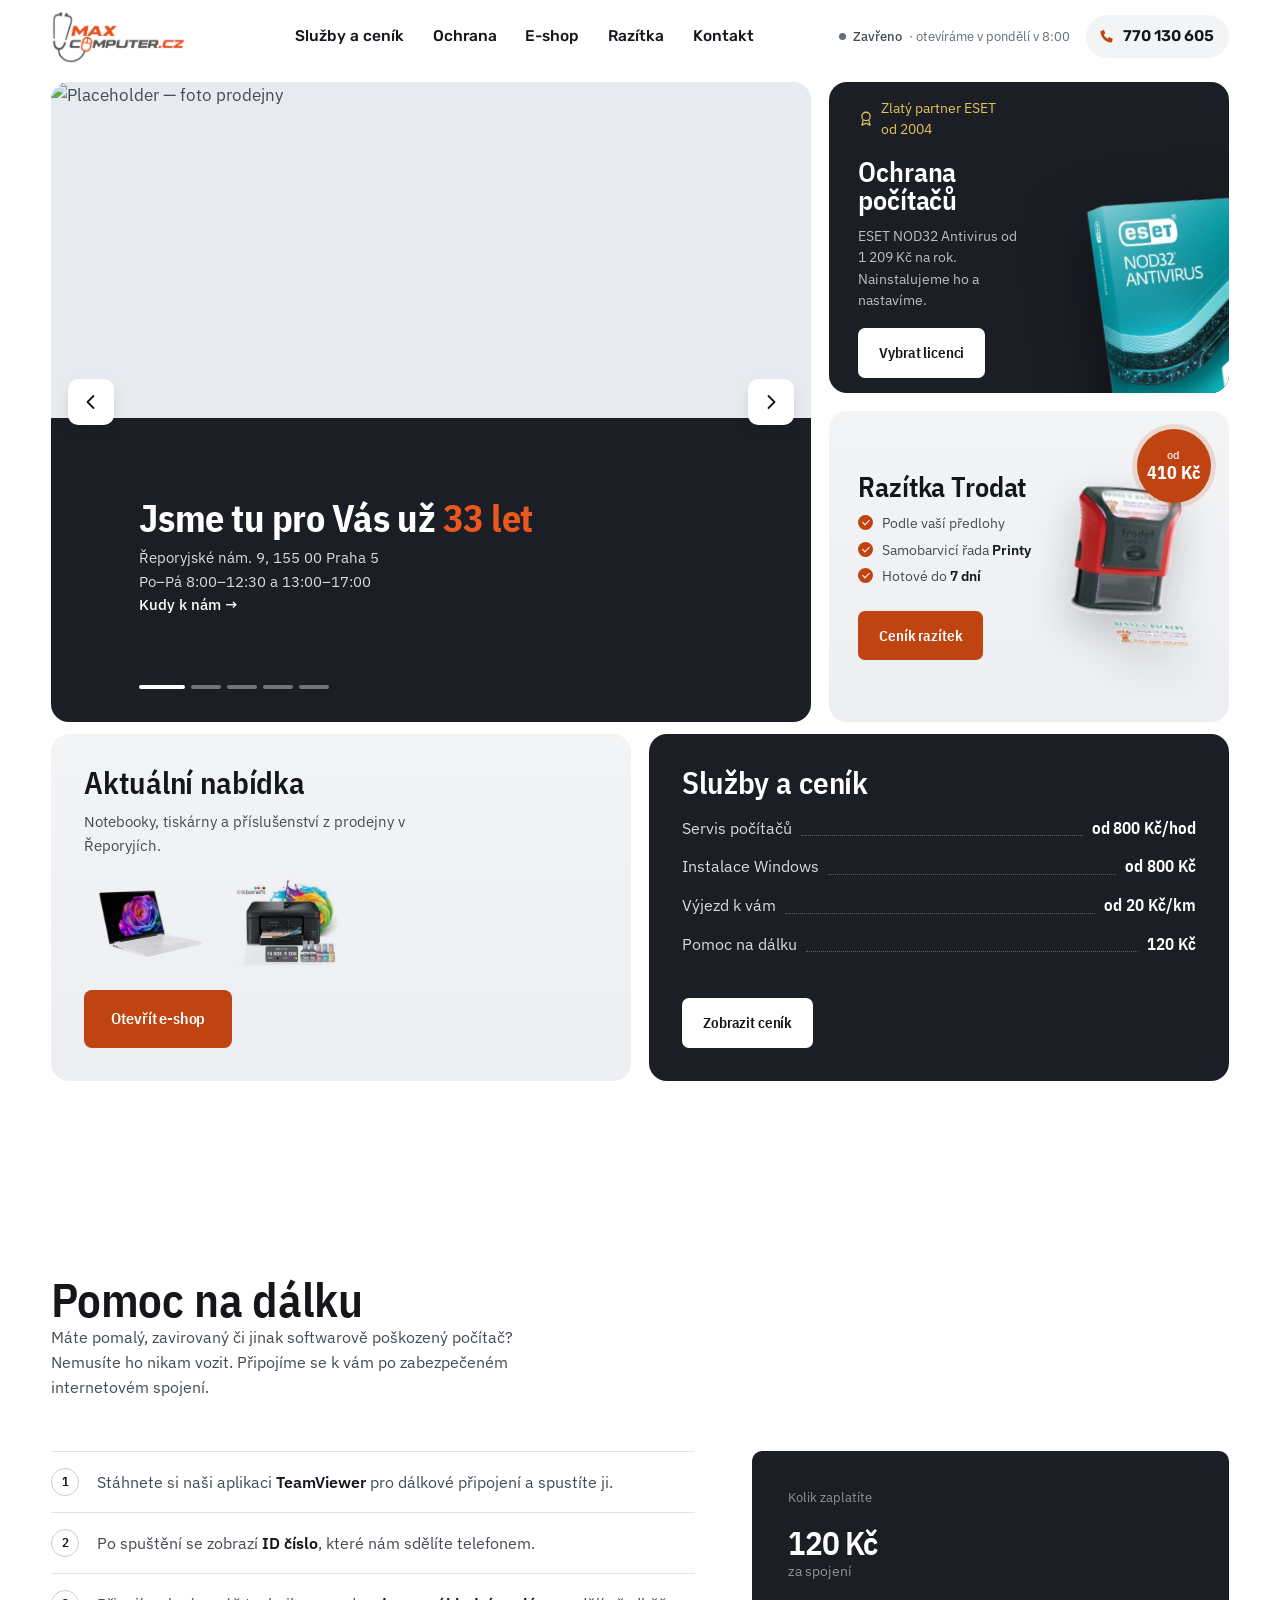
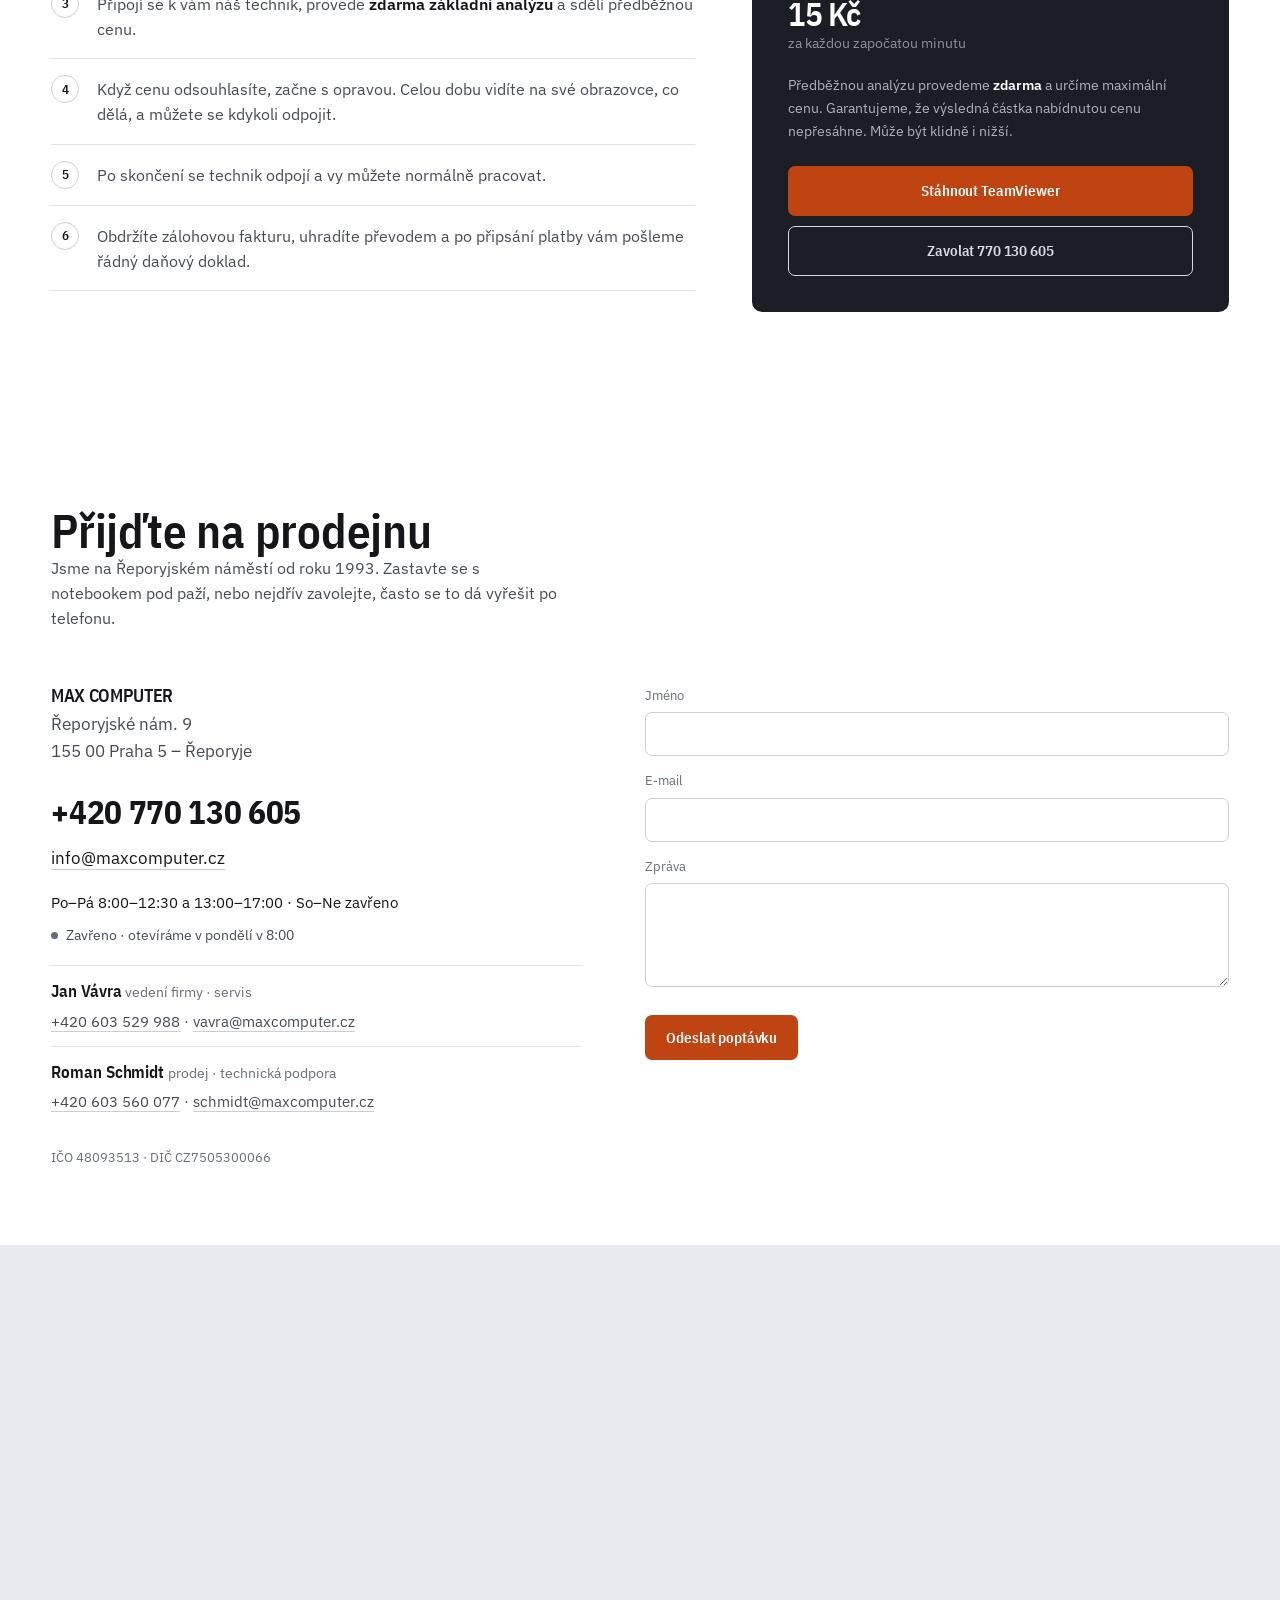
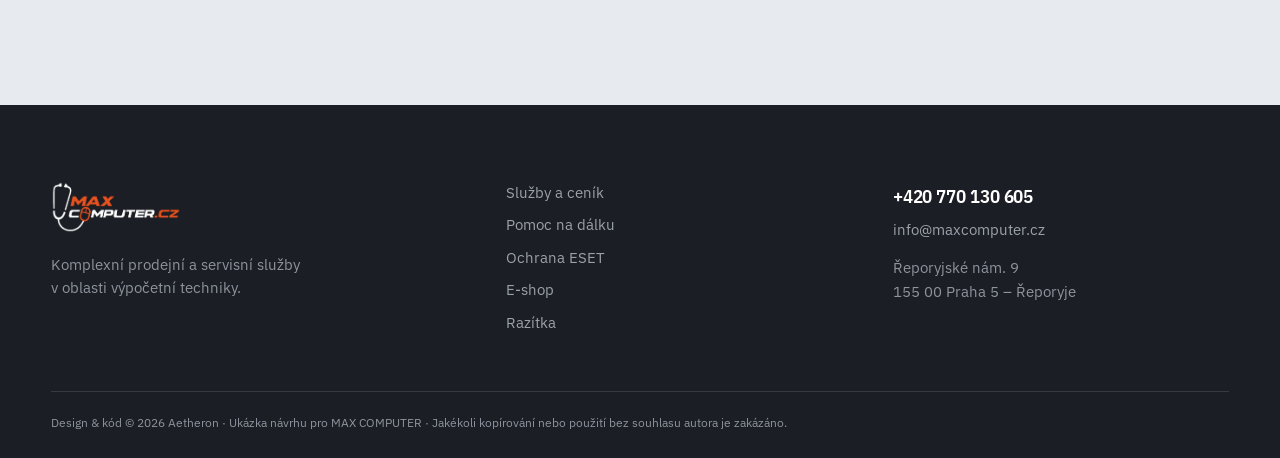
==== commit c0de1c2e: "Add files via upload" ====
--- a/index.html
+++ b/index.html
@@ -12,7 +12,7 @@
 <html lang="cs">
 <head>
 <meta charset="utf-8">
-<meta name="viewport" content="width=device-width, initial-scale=1">
+<meta name="viewport" content="width=device-width, initial-scale=1, viewport-fit=cover">
 <title>MAX COMPUTER · prodej a servis počítačů, Praha 5 Řeporyje</title>
 <meta name="description" content="Prodej a servis počítačů, tiskáren a příslušenství v Praze 5 – Řeporyjích. Od roku 1993. Zlatý partner ESET, specialisté na ACER a BROTHER. Servis u vás i na dálku, razítka TRODAT.">
 <meta name="robots" content="noindex,nofollow,noarchive,nosnippet,noimageindex">
@@ -61,10 +61,10 @@
     </a>
 
     <nav class="nav__links" aria-label="Hlavní navigace">
-      <a href="#cenik">Služby a ceník</a>
-      <a href="#ochrana">Ochrana</a>
-      <a href="#produkty">Prodejna</a>
-      <a href="#razitka">Razítka</a>
+      <a href="pricing.html">Služby a ceník</a>
+      <a href="ochrana.html">Ochrana</a>
+      <a href="eshop.html">E-shop</a>
+      <a href="razitka.html">Razítka</a>
       <a href="#kontakt">Kontakt</a>
     </nav>
 
@@ -80,11 +80,11 @@
 
 <div class="drawer" id="drawer" hidden>
   <nav class="drawer__nav" aria-label="Mobilní navigace">
-    <a href="#cenik">Služby a ceník</a>
+    <a href="pricing.html">Služby a ceník</a>
     <a href="#dalka">Pomoc na dálku</a>
-    <a href="#ochrana">Ochrana ESET</a>
-    <a href="#produkty">Prodejna</a>
-    <a href="#razitka">Razítka</a>
+    <a href="ochrana.html">Ochrana ESET</a>
+    <a href="eshop.html">E-shop</a>
+    <a href="razitka.html">Razítka</a>
     <a href="#kontakt">Kontakt</a>
   </nav>
   <div class="drawer__foot">
@@ -101,7 +101,23 @@
 
     <div class="slides" id="slides" aria-roledescription="carousel" aria-label="Nabídka prodejny">
 
-      <article class="slide slide--acer is-active" aria-roledescription="slide" aria-label="1 ze 4">
+      <article class="slide slide--store is-active" aria-roledescription="slide" aria-label="1 z 5">
+        <div class="store__top">
+          <figure class="store__pic">
+            <img src="https://picsum.photos/seed/reporyje-prodejna/880/660" alt="Placeholder — foto prodejny" width="880" height="660" loading="eager" fetchpriority="high">
+          </figure>
+          <div class="store__map">
+            <iframe title="Mapa: MAX COMPUTER, Řeporyjské náměstí 9, Praha 5" loading="lazy" referrerpolicy="no-referrer-when-downgrade"
+              src="https://maps.google.cz/maps?q=maxcomputer&hl=cs&t=m&ie=UTF8&ll=50.03239,14.312782&spn=0.009373,0.034246&z=15&iwloc=A&output=embed"></iframe>
+          </div>
+        </div>
+        <div class="store__bottom">
+          <p class="store__headline">Jsme tu pro Vás už <span>33 let</span></p>
+          <p class="store__addr">Řeporyjské nám. 9, 155 00 Praha 5<br>Po–Pá 8:00–12:30 a&nbsp;13:00–17:00<br><a class="store__link" href="#kontakt">Kudy k nám →</a></p>
+        </div>
+      </article>
+
+      <article class="slide slide--acer" aria-roledescription="slide" aria-label="2 z 5" aria-hidden="true">
         <div class="slide__copy">
           <p class="slide__tag">Na prodejně v Řeporyjích</p>
           <h2 class="slide__h">Notebooky Acer</h2>
@@ -114,7 +130,7 @@
         </div>
       </article>
 
-      <article class="slide slide--brother" aria-roledescription="slide" aria-label="2 ze 4" aria-hidden="true">
+      <article class="slide slide--brother" aria-roledescription="slide" aria-label="3 z 5" aria-hidden="true">
         <div class="slide__copy">
           <p class="slide__tag">Od 3&nbsp;889&nbsp;Kč</p>
           <h2 class="slide__h">Tiskárny Brother</h2>
@@ -126,7 +142,7 @@
         </div>
       </article>
 
-      <article class="slide slide--sale" aria-roledescription="slide" aria-label="3 ze 4" aria-hidden="true">
+      <article class="slide slide--sale" aria-roledescription="slide" aria-label="4 z 5" aria-hidden="true">
         <div class="slide__copy">
           <p class="slide__tag slide__tag--hot">Doprodej · poslední kus</p>
           <h2 class="slide__h">Acer eKinekt BD3</h2>
@@ -139,7 +155,7 @@
         </div>
       </article>
 
-      <article class="slide slide--photo" aria-roledescription="slide" aria-label="4 ze 4" aria-hidden="true">
+      <article class="slide slide--photo" aria-roledescription="slide" aria-label="5 z 5" aria-hidden="true">
         <img class="slide__bg" src="images/hero-deska.jpg" alt="">
         <div class="slide__copy">
           <p class="slide__tag">Na objednávku</p>
@@ -156,10 +172,11 @@
         <svg viewBox="0 0 20 20" aria-hidden="true"><path d="m7.5 4 6 6-6 6" fill="none" stroke="currentColor" stroke-width="1.8" stroke-linecap="round" stroke-linejoin="round"/></svg>
       </button>
       <div class="slides__dots">
-        <button type="button" class="is-active" aria-label="Snímek 1: Notebooky Acer" aria-current="true"></button>
-        <button type="button" aria-label="Snímek 2: Tiskárny Brother"></button>
-        <button type="button" aria-label="Snímek 3: Doprodej"></button>
-        <button type="button" aria-label="Snímek 4: Počítač na míru"></button>
+        <button type="button" class="is-active" aria-label="Snímek 1: Prodejna Řeporyje" aria-current="true"></button>
+        <button type="button" aria-label="Snímek 2: Notebooky Acer"></button>
+        <button type="button" aria-label="Snímek 3: Tiskárny Brother"></button>
+        <button type="button" aria-label="Snímek 4: Doprodej"></button>
+        <button type="button" aria-label="Snímek 5: Počítač na míru"></button>
       </div>
     </div>
 
@@ -168,7 +185,7 @@
         <p class="kick"><svg viewBox="0 0 20 20" aria-hidden="true"><circle cx="10" cy="8" r="5.2" fill="none" stroke="currentColor" stroke-width="1.6"/><path d="M6.6 12.4 5 19l5-2.4L15 19l-1.6-6.6" fill="none" stroke="currentColor" stroke-width="1.6" stroke-linejoin="round"/></svg> Zlatý partner ESET od&nbsp;2004</p>
         <h2>Ochrana počítačů</h2>
         <p>ESET NOD32 Antivirus od 1&nbsp;209&nbsp;Kč na rok. Nainstalujeme ho a nastavíme.</p>
-        <a class="btn btn--light" href="#ochrana">Vybrat licenci</a>
+        <a class="btn btn--light" href="ochrana.html">Vybrat licenci</a>
       </div>
       <img class="tile-eset__box" src="images/eset-nod32.webp" alt="Krabice ESET NOD32 Antivirus" width="437" height="640">
     </div>
@@ -181,7 +198,7 @@
           <li>Samobarvicí řada <strong>Printy</strong></li>
           <li>Hotové do <strong>7 dní</strong></li>
         </ul>
-        <a class="btn btn--solid" href="#razitka">Ceník razítek</a>
+        <a class="btn btn--solid" href="razitka.html">Ceník razítek</a>
       </div>
       <div class="tile-stamp__art">
         <p class="pbadge"><span>od</span>410&nbsp;Kč</p>
@@ -193,149 +210,32 @@
   <!-- ══ AKTUÁLNÍ NABÍDKA ═══════════════════════════════════════════ -->
   <section class="sec stock" id="produkty">
     <div class="wrap">
-      <div class="stock__head">
-        <h2>Aktuální nabídka</h2>
-        <p>Notebooky, tiskárny a příslušenství z prodejny v Řeporyjích. Ceny včetně DPH.</p>
-      </div>
-      <div class="products">
-        <article class="tile">
-          <div class="tile__pic"><img src="images/acer-swift-edge.png" alt="Acer Swift Edge 14 AI" loading="lazy"></div>
-          <h3>Acer Swift Edge 14 AI</h3>
-          <p class="tile__spec">Core Ultra 7 · 16 GB · 512 GB SSD · OLED</p>
-          <p class="tile__price">37 490 Kč</p>
+      <div class="duo">
+        <article class="duo__tile duo__tile--shop">
+          <div class="duo__copy">
+            <h3>Aktuální nabídka</h3>
+            <p>Notebooky, tiskárny a příslušenství z prodejny v Řeporyjích.</p>
+            <div class="duo__thumbs" aria-hidden="true">
+              <img src="images/acer-swift-edge.png" alt="" loading="lazy">
+              <img src="images/brother-t730dw.jpg" alt="" loading="lazy">
+            </div>
+            <a class="btn btn--solid btn--lg" href="eshop.html">Otevřít e-shop</a>
+            <p class="duo__meta"></p>
+          </div>
         </article>
-        <article class="tile">
-          <div class="tile__pic"><img src="images/acer-aspire5.jpg" alt="Acer Aspire 5 A515-48M" loading="lazy"></div>
-          <h3>Acer Aspire 5</h3>
-          <p class="tile__spec">R7-7530U · 8 GB · 512 GB NVMe</p>
-          <p class="tile__price">15 990 Kč</p>
+        <article class="duo__tile duo__tile--price">
+          <div class="duo__copy">
+            <h3>Služby a ceník</h3>
+            <ul class="lines">
+              <li><span>Servis počítačů</span><i></i><b>od&nbsp;800&nbsp;Kč/hod</b></li>
+              <li><span>Instalace Windows</span><i></i><b>od&nbsp;800&nbsp;Kč</b></li>
+              <li><span>Výjezd k vám</span><i></i><b>od&nbsp;20&nbsp;Kč/km</b></li>
+              <li><span>Pomoc na dálku</span><i></i><b>120&nbsp;Kč</b></li>
+            </ul>
+            <a class="btn btn--light" href="pricing.html">Zobrazit ceník</a>
+          </div>
         </article>
-        <article class="tile">
-          <div class="tile__pic"><img src="images/acer-extensa.jpg" alt="Acer Extensa EX215-56" loading="lazy"></div>
-          <h3>Acer Extensa EX215-56</h3>
-          <p class="tile__spec">i3-100U · 8 GB · 512 GB SSD</p>
-          <p class="tile__price">13 990 Kč</p>
-        </article>
-        <article class="tile">
-          <div class="tile__pic"><img src="images/acer-aspire-lite.jpg" alt="Acer Aspire Lite AL15-33P" loading="lazy"></div>
-          <h3>Acer Aspire Lite</h3>
-          <p class="tile__spec">Core 3 N355 · 8 GB · 512 GB SSD</p>
-          <p class="tile__price">9 990 Kč</p>
-        </article>
-        <article class="tile">
-          <div class="tile__pic"><img src="images/brother-t730dw.jpg" alt="Brother DCP-T730DW" loading="lazy"></div>
-          <h3>Brother DCP-T730DW</h3>
-          <p class="tile__spec">Inkoust A4 · Wi-Fi · duplex · ADF</p>
-          <p class="tile__price">5 839 Kč</p>
-        </article>
-        <article class="tile">
-          <div class="tile__pic"><img src="images/brother-t530w.jpg" alt="Brother DCP-T530W" loading="lazy"></div>
-          <h3>Brother DCP-T530W</h3>
-          <p class="tile__spec">Inkoust A4 · Wi-Fi · plnitelné zásobníky</p>
-          <p class="tile__price">4 849 Kč</p>
-        </article>
-        <article class="tile">
-          <div class="tile__pic"><img src="images/brother-l1630w.jpg" alt="Brother DCP-L1630W" loading="lazy"></div>
-          <h3>Brother DCP-L1630W</h3>
-          <p class="tile__spec">Laser A4 černobílý · Wi-Fi</p>
-          <p class="tile__price">3 889 Kč</p>
-        </article>
-        <article class="tile">
-          <div class="tile__pic"><img src="images/acer-ekinekt.jpg" alt="Acer eKinekt BD3" loading="lazy"></div>
-          <h3>Acer eKinekt BD3 <span class="tile__flag">−40 %</span></h3>
-          <p class="tile__spec">Pracovní stůl s rotopedem · poslední kus</p>
-          <p class="tile__price">17 940 Kč</p>
-        </article>
-      
-      </div>
-    </div>
-  </section>
-
-  <!-- ══ SLUŽBY A CENÍK ════════════════════════════════════════════ -->
-  <section class="sec sec--panel cenik" id="cenik">
-    <div class="wrap">
-      <div class="cenik__top">
-        <h2>Služby a ceník</h2>
-        <p>Opravujeme, co prodáváme, i co jste koupili jinde. Diagnostiku a cenovou nabídku
-          uděláme zdarma a víc, než jsme řekli, si neúčtujeme.</p>
-      </div>
-
-      <div class="ptiles">
-        <article class="ptile">
-          <div class="ptile__body">
-            <h3>Servis a opravy</h3>
-            <p class="ptile__desc">Hardware i software, na pultě i u vás doma.</p>
-            <ul class="lines">
-              <li><span>Koupeno u nás</span><i></i><b>800&nbsp;Kč/hod</b></li>
-              <li><span>Koupeno jinde</span><i></i><b>950&nbsp;Kč/hod</b></li>
-              <li><span>Expres do 2 hodin</span><i></i><b>+20&nbsp;%</b></li>
-              <li><span>Expres ihned</span><i></i><b>+50&nbsp;%</b></li>
-              <li><span>Diagnostika</span><i></i><b class="free">zdarma</b></li>
-            </ul>
-          </div>
-          <a class="ptile__tag" href="#kontakt" aria-label="Objednat servis, od 800 Kč za hodinu">
-            <span class="ptile__price"><small class="u-pre">od</small>800&nbsp;Kč<small class="u-post">/hod</small></span>
-            <span class="ptile__go">Objednat <svg viewBox="0 0 20 20" aria-hidden="true"><path d="M4 10h11m-4-4.5L15.5 10 11 14.5" fill="none" stroke="currentColor" stroke-width="1.8" stroke-linecap="round" stroke-linejoin="round"/></svg></span>
-          </a>
-        </article>
-
-        <article class="ptile">
-          <div class="ptile__body">
-            <h3>Instalace Windows</h3>
-            <p class="ptile__desc">Paušál podle rozsahu, ne podle hodin.</p>
-            <ul class="lines">
-              <li><span>Základní instalace</span><i></i><b>800&nbsp;Kč</b></li>
-              <li><span>Rozšířená instalace</span><i></i><b>1&nbsp;200&nbsp;Kč</b></li>
-              <li><span>Plná instalace</span><i></i><b>1&nbsp;600&nbsp;Kč</b></li>
-              <li><span>Upgrade systému</span><i></i><b>800&nbsp;Kč</b></li>
-            </ul>
-          </div>
-          <a class="ptile__tag" href="#kontakt" aria-label="Objednat instalaci Windows, od 800 Kč">
-            <span class="ptile__price"><small class="u-pre">od</small>800&nbsp;Kč</span>
-            <span class="ptile__go">Objednat <svg viewBox="0 0 20 20" aria-hidden="true"><path d="M4 10h11m-4-4.5L15.5 10 11 14.5" fill="none" stroke="currentColor" stroke-width="1.8" stroke-linecap="round" stroke-linejoin="round"/></svg></span>
-          </a>
-        </article>
-
-        <article class="ptile">
-          <div class="ptile__body">
-            <h3>U vás i na dálku</h3>
-            <p class="ptile__desc">Přijedeme k vám, nebo se připojíme přes internet.</p>
-            <ul class="lines">
-              <li><span>Výjezd po Praze</span><i></i><b>25&nbsp;Kč/km</b></li>
-              <li><span>Výjezd mimo Prahu</span><i></i><b>20&nbsp;Kč/km</b></li>
-              <li><span>Spojení na dálku</span><i></i><b>120&nbsp;Kč</b></li>
-              <li><span>Minuta na dálku</span><i></i><b>15&nbsp;Kč</b></li>
-              <li><span>Úvodní analýza</span><i></i><b class="free">zdarma</b></li>
-            </ul>
-          </div>
-          <a class="ptile__tag" href="#dalka" aria-label="Pomoc na dálku, jak to funguje, 120 Kč za spojení">
-            <span class="ptile__price">120&nbsp;Kč<small class="u-post">za spojení</small></span>
-            <span class="ptile__go">Jak na to <svg viewBox="0 0 20 20" aria-hidden="true"><path d="M4 10h11m-4-4.5L15.5 10 11 14.5" fill="none" stroke="currentColor" stroke-width="1.8" stroke-linecap="round" stroke-linejoin="round"/></svg></span>
-          </a>
-        </article>
-
-        <article class="ptile">
-          <div class="ptile__body">
-            <h3>Prodej a ostatní</h3>
-            <p class="ptile__desc">To, co se nedá spočítat hodinou.</p>
-            <ul class="lines">
-              <li><span>Počítač na míru</span><i></i><b class="qual">dle sestavy</b></li>
-              <li><span>Tonery a inkousty</span><i></i><b class="qual">dle modelu</b></li>
-              <li><span>Razítko Trodat</span><i></i><b>od&nbsp;410&nbsp;Kč</b></li>
-              <li><span>Nabídka na sestavu</span><i></i><b class="free">zdarma</b></li>
-            </ul>
-          </div>
-          <a class="ptile__tag" href="#kontakt" aria-label="Poptat počítač na míru, nabídka zdarma">
-            <span class="ptile__price"><small class="u-pre">nabídka</small>zdarma</span>
-            <span class="ptile__go">Poptat <svg viewBox="0 0 20 20" aria-hidden="true"><path d="M4 10h11m-4-4.5L15.5 10 11 14.5" fill="none" stroke="currentColor" stroke-width="1.8" stroke-linecap="round" stroke-linejoin="round"/></svg></span>
-          </a>
-        </article>
-      </div>
-
-      <p class="sheet__foot">Ceny jsou uvedeny včetně DPH 21 %. Základní instalace Windows obsahuje systém
-        a ovladače, rozšířená navíc aktualizace, plná i software. U paušálních instalací odpovídá
-        800 Kč částce 661 Kč bez DPH, 1 200 Kč částce 992 Kč a 1 600 Kč částce 1 322 Kč.
-        Kompletní ceník razítek najdete <a href="#razitka">níže</a>.</p>
+      </div>
     </div>
   </section>
 
@@ -371,79 +271,6 @@
     </div>
   </section>
 
-  <!-- ══ OCHRANA POČÍTAČŮ ══════════════════════════════════════════ -->
-  <section class="sec sec--panel" id="ochrana">
-    <div class="wrap prot">
-      <div class="prot__main">
-        <p class="kick kick--ink"><svg viewBox="0 0 20 20" aria-hidden="true"><circle cx="10" cy="8" r="5.2" fill="none" stroke="currentColor" stroke-width="1.6"/><path d="M6.6 12.4 5 19l5-2.4L15 19l-1.6-6.6" fill="none" stroke="currentColor" stroke-width="1.6" stroke-linejoin="round"/></svg> Zlatý partner ESET od 2004 · 4× Top Partner</p>
-        <h2>Ochrana počítačů</h2>
-        <p class="prot__lead">Licenci ESET u nás koupíte, nainstalujeme ji a nastavíme. A když se něco stane,
-          voláte nám, ne na linku do zahraničí.</p>
-        <ul class="lines">
-          <li><span>ESET NOD32 Antivirus <em>1 PC na 1 rok</em></span><i></i><b>1 209 Kč</b></li>
-          <li><span>Ochrana pro celou rodinu <em>3 zařízení na 1 rok</em></span><i></i><b>1 590 Kč</b></li>
-          <li><span>Prémiová internetová ochrana <em>1 PC na 1 rok</em></span><i></i><b>1 890 Kč</b></li>
-          <li><span>Studentská licence s kartou ISIC <em>1 PC na 1 rok</em></span><i></i><b class="free">518 Kč</b></li>
-        </ul>
-        <p class="prot__note">Studentskou slevu 30 % uplatníte, když pošlete kopii platné karty ISIC na info@maxcomputer.cz.</p>
-        <div class="prot__btns">
-          <a class="btn btn--solid" href="https://renew.eset.cz/893" rel="noopener" target="_blank">Prodloužit licenci</a>
-          <a class="btn btn--outline" href="#kontakt">Poradíme s výběrem</a>
-        </div>
-      </div>
-
-      <div class="prot__side">
-        <figure class="award__pic">
-          <img src="images/eset-diplom.jpg" alt="Diplom ESET, Index věrnosti pro Jana Vávru" loading="lazy" width="1200" height="748">
-        </figure>
-        <h3>Čtyřikrát ESET Top Partner</h3>
-        <p>Firmu jsme založili v roce 1993 a stavěli hlavně počítače. Když se na přelomu tisíciletí
-          rozšířil internet a s ním viry, začali jsme se věnovat zabezpečení. V roce 2004 jsme se
-          spojili s firmou ESET a od samého počátku jsme jejím zlatým partnerem.</p>
-        <p>Ocenění <strong>ESET Top Partner</strong> jsme získali už počtvrté a znovu obhájili kategorii
-          <strong>nejvyšší věrnost zákazníků</strong>.</p>
-        <p class="award__cap">Diplom ESET · Index věrnosti · Jan Vávra · udělen 21. září 2014</p>
-      </div>
-    </div>
-  </section>
-
-  <!-- ══ RAZÍTKA ═══════════════════════════════════════════════════ -->
-  <section class="sec" id="razitka">
-    <div class="wrap">
-      <div class="sec__head sec__head--solo">
-        <h2>Razítka TRODAT</h2>
-      </div>
-
-      <div class="stamp">
-        <div class="stamp__tablewrap">
-          <table class="rtab">
-            <caption class="sr-only">Ceník razítek Trodat Printy</caption>
-            <thead>
-              <tr><th scope="col">Typ strojku</th><th scope="col">Strojek</th><th scope="col">Guma</th><th scope="col">Komplet</th><th scope="col">Polštářek</th></tr>
-            </thead>
-            <tbody>
-              <tr><th scope="row">Printy 4910</th><td>220</td><td>190</td><td>410</td><td>97</td></tr>
-              <tr><th scope="row">Printy 4911</th><td>262</td><td>233</td><td>495</td><td>97</td></tr>
-              <tr><th scope="row">Printy 4912</th><td>330</td><td>281</td><td>611</td><td>110</td></tr>
-              <tr><th scope="row">Printy 4913</th><td>346</td><td>363</td><td>709</td><td>128</td></tr>
-              <tr><th scope="row">Printy 4915</th><td>477</td><td>394</td><td>871</td><td>166</td></tr>
-              <tr><th scope="row">Printy 4921</th><td>282</td><td>130</td><td>412</td><td>104</td></tr>
-              <tr><th scope="row">Printy 4922</th><td>384</td><td>211</td><td>595</td><td>110</td></tr>
-              <tr><th scope="row">Printy 4923</th><td>417</td><td>286</td><td>703</td><td>122</td></tr>
-              <tr><th scope="row">Printy 4924</th><td>634</td><td>384</td><td>1 018</td><td>166</td></tr>
-            </tbody>
-          </table>
-          <p class="stamp__note">Ceny v Kč včetně DPH 21 %. Standardní dodací lhůta 7 dní.</p>
-        </div>
-        <figure class="stamp__pic">
-          <img src="images/razitko-trodat.jpg" alt="Samobarvicí razítko Trodat Printy" loading="lazy" width="181" height="300">
-          <figcaption>Samobarvicí Printy vyrobíme podle vaší předlohy. Dodáváme
-            i samostatné gumy a náhradní polštářky. Dodací lhůta 7 dní.</figcaption>
-        </figure>
-      </div>
-    </div>
-  </section>
-
   <!-- ══ KONTAKT ═══════════════════════════════════════════════════ -->
   <section class="sec kontakt" id="kontakt">
     <div class="wrap">
@@ -455,67 +282,34 @@
 
       <div class="kx">
         <div class="kx__col">
-          <h3 class="kx__h">Prodejna a sídlo</h3>
           <address class="kx__addr">
             <strong>MAX COMPUTER</strong><br>
             Řeporyjské nám. 9<br>
             155 00 Praha 5 – Řeporyje
           </address>
-          <dl class="kx__dl">
-            <div><dt>Prodejna</dt><dd><a href="tel:+420770130605">+420 770 130 605</a></dd></div>
-            <div><dt>E-mail</dt><dd><a href="mailto:info@maxcomputer.cz">info@maxcomputer.cz</a></dd></div>
-            <div><dt>IČO</dt><dd>48093513</dd></div>
-            <div><dt>DIČ</dt><dd>CZ7505300066</dd></div>
-            <div><dt>Bankovní spojení</dt><dd>2606987021 / 3030 <span>(AirBank)</span></dd></div>
-          </dl>
-
-          <h3 class="kx__h">Otevírací doba</h3>
-          <dl class="kx__dl kx__dl--hours">
-            <div><dt>Pondělí – pátek</dt><dd>8:00 – 12:30 &nbsp;a&nbsp; 13:00 – 17:00</dd></div>
-            <div><dt>Sobota – neděle</dt><dd>zavřeno</dd></div>
-          </dl>
+          <p class="kx__call"><a href="tel:+420770130605">+420 770 130 605</a></p>
+          <p class="kx__mail"><a href="mailto:info@maxcomputer.cz">info@maxcomputer.cz</a></p>
+          <p class="kx__hours">Po–Pá 8:00–12:30 a&nbsp;13:00–17:00 · So–Ne zavřeno</p>
           <p class="kx__status"><i class="status__dot"></i><span id="status2">Otevírací doba</span></p>
-
-          <figure class="kx__shop">
-            <img src="images/prodejna.jpg" alt="Interiér prodejny MAX COMPUTER" loading="lazy" width="640" height="480">
-            <figcaption>Prodejna na Řeporyjském náměstí.</figcaption>
-          </figure>
-        </div>
-
-        <div class="kx__col">
-          <h3 class="kx__h">Na koho se obrátit</h3>
           <ul class="people">
             <li>
-              <p class="people__name">Jan Vávra</p>
-              <p class="people__role">vedení firmy · VIP klientela · nákup zboží · servis · marketing</p>
-              <p class="people__c"><a href="tel:+420603529988">+420 603 529 988</a> &nbsp;·&nbsp;
-                 <a href="mailto:vavra@maxcomputer.cz">vavra@maxcomputer.cz</a></p>
+              <p class="people__name">Jan Vávra <span>vedení firmy · servis</span></p>
+              <p class="people__c"><a href="tel:+420603529988">+420 603 529 988</a> ·
+                <a href="mailto:vavra@maxcomputer.cz">vavra@maxcomputer.cz</a></p>
             </li>
             <li>
-              <p class="people__name">Roman Schmidt</p>
-              <p class="people__role">maloobchodní prodej · servis · technická podpora</p>
-              <p class="people__c"><a href="tel:+420603560077">+420 603 560 077</a> &nbsp;·&nbsp;
-                 <a href="mailto:schmidt@maxcomputer.cz">schmidt@maxcomputer.cz</a></p>
+              <p class="people__name">Roman Schmidt <span>prodej · technická podpora</span></p>
+              <p class="people__c"><a href="tel:+420603560077">+420 603 560 077</a> ·
+                <a href="mailto:schmidt@maxcomputer.cz">schmidt@maxcomputer.cz</a></p>
             </li>
           </ul>
-
-          <h3 class="kx__h">Napište nám</h3>
+          <p class="kx__fine">IČO 48093513 · DIČ CZ7505300066</p>
+        </div>
+
+        <div class="kx__col">
           <form class="form" id="form" novalidate>
-            <div class="form__row">
-              <label class="field"><span>Jméno</span><input type="text" name="jmeno" autocomplete="name" required></label>
-              <label class="field"><span>Telefon</span><input type="tel" name="telefon" autocomplete="tel"></label>
-            </div>
+            <label class="field"><span>Jméno</span><input type="text" name="jmeno" autocomplete="name" required></label>
             <label class="field"><span>E-mail</span><input type="email" name="email" autocomplete="email" required></label>
-            <label class="field"><span>S čím potřebujete pomoci?</span>
-              <select name="tema">
-                <option>Servis nebo oprava</option>
-                <option>Nákup počítače či tiskárny</option>
-                <option>Pomoc na dálku</option>
-                <option>Antivirus / licence ESET</option>
-                <option>Razítka TRODAT</option>
-                <option>Něco jiného</option>
-              </select>
-            </label>
             <label class="field"><span>Zpráva</span><textarea name="zprava" rows="4" required></textarea></label>
             <button class="btn btn--solid" type="submit">Odeslat poptávku</button>
             <p class="form__msg" id="formMsg" role="status"></p>
@@ -539,11 +333,11 @@
         <p class="foot__claim">Komplexní prodejní a servisní služby<br>v oblasti výpočetní techniky.</p>
       </div>
       <nav class="foot__nav" aria-label="Patička">
-        <a href="#cenik">Služby a ceník</a>
+        <a href="pricing.html">Služby a ceník</a>
         <a href="#dalka">Pomoc na dálku</a>
-        <a href="#ochrana">Ochrana ESET</a>
-        <a href="#produkty">Prodejna</a>
-        <a href="#razitka">Razítka</a>
+        <a href="ochrana.html">Ochrana ESET</a>
+        <a href="eshop.html">E-shop</a>
+        <a href="razitka.html">Razítka</a>
       </nav>
       <div class="foot__c">
         <a class="foot__tel" href="tel:+420770130605">+420 770 130 605</a>
@@ -557,12 +351,11 @@
 </footer>
 
 <div class="callbar">
-  <a href="tel:+420770130605">Zavolat</a>
-  <a href="#kontakt">Kudy k nám</a>
+  <a href="tel:+420770130605"><svg viewBox="0 0 20 20" aria-hidden="true"><path d="M6.2 2.8 4.1 3.3c-.7.2-1.2.8-1.1 1.6.6 6.3 5.8 11.5 12.1 12.1.8.1 1.4-.4 1.6-1.1l.5-2.1c.2-.7-.2-1.4-.9-1.7l-2.4-1c-.6-.2-1.2 0-1.6.4l-.9 1.1c-2-1-3.6-2.6-4.6-4.6l1.1-.9c.5-.4.7-1 .4-1.6l-1-2.4c-.3-.7-1-1.1-1.7-.9Z" fill="currentColor"/></svg>Zavolat</a>
+  <a href="#kontakt"><svg viewBox="0 0 20 20" aria-hidden="true"><path d="M10 18s5.5-5.2 5.5-9.6a5.5 5.5 0 0 0-11 0C4.5 12.8 10 18 10 18Z" fill="none" stroke="currentColor" stroke-width="1.7"/><circle cx="10" cy="8.4" r="2" fill="currentColor"/></svg>Kudy k nám</a>
 </div>
 
-<div class="wm" aria-hidden="true">Ukázka návrhu · Aetheron</div>
-
 <script src="app.js"></script>
+<script src="assets/content-loader.js" defer></script>
 </body>
 </html>
--- a/style.css
+++ b/style.css
@@ -167,6 +167,18 @@
   transition:opacity .6s var(--ease), visibility 0s linear .6s;
 }
 .slide.is-active{ opacity:1; visibility:visible; transition:opacity .6s var(--ease), visibility 0s; }
+/* Směrové zajíždění: příchozí zprava při dalším, zleva při předchozím; odchozí opačně */
+.slide.is-enter-next{ animation:slideInRight .65s var(--ease) both; }
+.slide.is-enter-prev{ animation:slideInLeft .65s var(--ease) both; }
+.slide.is-exit-next{ visibility:visible; animation:slideOutLeft .65s var(--ease) both; }
+.slide.is-exit-prev{ visibility:visible; animation:slideOutRight .65s var(--ease) both; }
+@keyframes slideInRight{ from{ transform:translateX(90px); opacity:0; } to{ transform:translateX(0); opacity:1; } }
+@keyframes slideInLeft{ from{ transform:translateX(-90px); opacity:0; } to{ transform:translateX(0); opacity:1; } }
+@keyframes slideOutLeft{ from{ transform:translateX(0); opacity:1; } to{ transform:translateX(-90px); opacity:0; } }
+@keyframes slideOutRight{ from{ transform:translateX(0); opacity:1; } to{ transform:translateX(90px); opacity:0; } }
+@media (prefers-reduced-motion: reduce){
+  .slide.is-enter-next, .slide.is-enter-prev, .slide.is-exit-next, .slide.is-exit-prev{ animation:none; }
+}
 .slide__copy{ position:relative; z-index:2; max-width:31rem; }
 .slide__tag{
   display:inline-block; margin:0 0 16px; padding:5px 11px; border-radius:5px;
@@ -191,7 +203,7 @@
 .slide--acer .slide__art{ align-self:center; width:100%; height:auto; aspect-ratio:1.18; }
 .slide__img--back{ position:absolute; width:64%; left:0; top:6%; }
 .slide__img--front{ position:absolute; width:84%; right:-3%; top:32%; }
-.slide:not(.is-active) .slide__img{ opacity:0; transform:translateX(28px); }
+.slide:not(.is-active):not(.is-exit-next):not(.is-exit-prev) .slide__img{ opacity:0; transform:translateX(28px); }
 .slide__badge{
   position:absolute; z-index:3; top:10%; right:4%;
   display:grid; place-items:center; width:clamp(76px,6.6vw,100px); aspect-ratio:1; border-radius:50%;
@@ -206,7 +218,7 @@
   object-fit:cover; object-position:50% 62%;
   transition:transform 1.4s var(--ease);
 }
-.slide--photo:not(.is-active) .slide__bg{ transform:scale(1.05); }
+.slide--photo:not(.is-active):not(.is-exit-next):not(.is-exit-prev) .slide__bg{ transform:scale(1.05); }
 .slide--photo::after{
   content:""; position:absolute; inset:0; z-index:1; pointer-events:none;
   background:linear-gradient(90deg, rgba(10,12,16,.88) 0%, rgba(10,12,16,.64) 44%, rgba(10,12,16,.08) 82%);
@@ -214,6 +226,53 @@
 .slide--photo .slide__h{ color:#fff; }
 .slide--photo .slide__sub{ color:rgba(255,255,255,.84); }
 .slide--photo .slide__tag{ background:#fff; color:var(--ink); }
+
+/* Nový úvodní snímek: nahoře foto + mapa full-bleed, dole textový pás */
+.slide--store{
+  grid-template-columns:minmax(0,1fr);
+  grid-template-rows:minmax(0,1.05fr) minmax(0,.95fr);
+  align-items:stretch; gap:0;
+  padding:0;
+}
+.store__top{
+  display:grid; grid-template-columns:minmax(0,1fr) minmax(0,1fr);
+  gap:0; padding:0; margin:0;
+  min-height:0; height:100%;
+}
+.store__pic{ margin:0; height:100%; min-height:0; background:var(--panel-2); }
+.store__pic img{
+  width:100%; height:100%; object-fit:cover;
+  border-radius:0; aspect-ratio:auto; display:block;
+}
+.store__map{ margin:0; height:100%; min-height:0; background:var(--panel-2); }
+.store__map iframe{
+  width:100%; height:100%; min-height:100%; border:0; display:block;
+  filter:grayscale(1) contrast(1.04);
+}
+.store__bottom{
+  margin:0; background:var(--graphite); color:#fff;
+  padding:clamp(18px,2.4vw,30px) var(--copy-x) calc(clamp(16px,2vw,24px) + 30px);
+  display:flex; flex-direction:column; justify-content:center; align-items:flex-start;
+  min-height:0;
+}
+.store__headline{
+  margin:0 0 8px;
+  font-family:var(--disp); font-weight:700; letter-spacing:-.012em;
+  font-size:clamp(26px,3vw,44px); line-height:1.02; color:#fff;
+}
+.store__headline span{ color:var(--orange); }
+.store__addr{
+  font-family:var(--body); font-size:clamp(13.5px,1.2vw,16px); line-height:1.55;
+  color:#d7dbe0; margin:0;
+}
+.store__link{
+  font-family:var(--body); font-size:inherit; font-weight:500;
+  color:#fff; text-decoration:none; white-space:nowrap;
+  transition:color .2s var(--ease);
+}
+.store__link:hover{ color:var(--orange); }
+.slide--store:not(.is-active):not(.is-exit-next):not(.is-exit-prev) .store__pic img{ opacity:0; transform:translateX(28px); }
+.store__pic img{ transition:transform .9s var(--ease), opacity .9s var(--ease); }
 
 .slides__arrow{
   position:absolute; z-index:4; top:50%; transform:translateY(-50%);
@@ -237,6 +296,8 @@
 .slides__dots button.is-active::before{ background:var(--orange-d); }
 .slides:has(.slide--photo.is-active) .slides__dots button::before{ background:rgba(255,255,255,.38); }
 .slides:has(.slide--photo.is-active) .slides__dots button.is-active::before{ background:#fff; }
+.slides:has(.slide--store.is-active) .slides__dots button::before{ background:rgba(255,255,255,.38); }
+.slides:has(.slide--store.is-active) .slides__dots button.is-active::before{ background:#fff; }
 
 /* ESET */
 .tile-eset{
@@ -318,7 +379,7 @@
 }
 
 /* ── AKTUÁLNÍ NABÍDKA ─────────────────────────────────────────────────── */
-.stock{ padding-top:clamp(56px,6.5vw,96px); }
+.sec.stock{ padding-top:clamp(8px,1vw,12px); }
 .stock__head{
   display:flex; flex-wrap:wrap; align-items:baseline; justify-content:space-between;
   gap:10px 32px; margin-bottom:clamp(22px,2.6vw,34px);
@@ -343,6 +404,71 @@
 .tile__price{
   margin:auto 0 0; font-family:var(--disp); font-weight:600; font-size:19px;
   color:var(--ink); letter-spacing:-.005em; font-variant-numeric:tabular-nums;
+}
+
+/* Dvojice velkých vstupních dlaždic pod herem (e-shop + ceník) */
+.duo{
+  display:grid; grid-template-columns:minmax(0,1fr) minmax(0,1fr);
+  gap:clamp(12px,1.4vw,20px); align-items:stretch;
+}
+.duo__tile{
+  border-radius:18px; overflow:hidden;
+  min-height:clamp(300px,26vw,380px);
+  display:flex; flex-direction:column;
+  transition:transform .5s var(--ease);
+}
+.duo__tile:hover{ transform:translateY(-3px); }
+.duo__tile--shop{
+  background:linear-gradient(180deg, #f3f4f6 0%, #eceef1 100%);
+}
+.duo__tile--price{ background:var(--graphite); }
+.duo__copy{
+  padding:clamp(24px,2.6vw,38px);
+  display:flex; flex-direction:column; align-items:flex-start;
+  height:100%;
+}
+.duo__copy h3{
+  font-size:clamp(24px,2.4vw,36px); line-height:1.02; margin:0 0 10px;
+}
+.duo__tile--price .duo__copy h3{ color:#fff; }
+.duo__copy p{
+  margin:0 0 18px; font-size:clamp(14.5px,1.2vw,16.5px);
+  color:var(--ink-2); max-width:44ch;
+}
+.duo__tile--price .duo__copy p{ color:#b9bfc7; }
+.duo__thumbs{
+  display:flex; gap:12px; align-items:center; margin:2px 0 22px;
+}
+.duo__thumbs img{
+  height:clamp(64px,7vw,96px); width:auto; max-width:180px; object-fit:contain;
+  mix-blend-mode:multiply;
+  transition:transform .6s var(--ease);
+}
+.duo__tile--shop:hover .duo__thumbs img:first-child{ transform:rotate(-2deg) translateY(-3px); }
+.duo__tile--shop:hover .duo__thumbs img:last-child{ transform:rotate(2deg) translateY(-3px); }
+.duo__tile .lines{ width:100%; margin:0 0 22px; }
+.duo__tile--price .lines li{ color:#d7dbe0; }
+.duo__tile--price .lines li > i{ border-bottom-color:rgba(255,255,255,.28); }
+.duo__tile--price .lines li > b{ color:#fff; }
+.duo__tile .btn{ margin-top:auto; }
+.duo__meta:empty{ display:none; }
+.duo__meta{
+  margin:14px 0 0; font-size:12.8px; color:var(--ink-3);
+}
+.duo__tile--price .duo__meta{ color:#8d949e; }
+@media (max-width:719px){
+  .duo{ grid-template-columns:minmax(0,1fr); }
+  .duo__tile{ min-height:280px; }
+  .duo__thumbs img{ height:56px; }
+}
+@media (max-width:640px){
+  .slide--store{ grid-template-rows:auto auto; }
+  .store__top{ grid-template-columns:minmax(0,1fr); }
+  .store__pic img{ aspect-ratio:16 / 10; height:auto; max-height:190px; }
+  .store__map{ height:170px; }
+  .store__map iframe{ height:170px; min-height:170px; }
+  .store__bottom{ padding:18px 22px calc(16px + 56px); }
+  .store__headline{ font-size:clamp(24px,7.4vw,30px); }
 }
 
 /* ── BUTTONS ──────────────────────────────────────────────────────────── */
@@ -391,8 +517,12 @@
   display:grid; grid-template-columns:minmax(0,1fr) minmax(0,1fr);
   gap:clamp(18px,4vw,64px); align-items:end; margin-bottom:clamp(28px,3.4vw,44px);
 }
-.cenik__top h2{ font-size:clamp(28px,3.7vw,50px); letter-spacing:-.005em; margin:0; }
+.cenik__top h1, .cenik__top h2{ font-size:clamp(28px,3.7vw,50px); letter-spacing:-.005em; margin:0; }
 .cenik__top p{ margin:0; font-size:clamp(15.5px,1.2vw,17.5px); color:var(--ink-2); max-width:46ch; }
+.cenik.sec{ padding-top:calc(var(--nav-h) + clamp(24px,4vw,48px)); }
+/* Podstránky (ochrana, razítka): první sekce pod fixní navigací */
+main > .sec:first-child{ padding-top:calc(var(--nav-h) + 12px); }
+.cenik__more{ display:flex; flex-wrap:wrap; gap:10px; margin:clamp(20px,2.4vw,30px) 0 0; }
 
 .ptiles{ display:grid; grid-template-columns:repeat(4,minmax(0,1fr)); gap:clamp(12px,1.4vw,20px); align-items:stretch; }
 .ptile{
@@ -472,7 +602,33 @@
 .prot__lead{ font-size:clamp(15.5px,1.2vw,17.5px); color:var(--ink-2); max-width:46ch; margin:0 0 clamp(22px,2.6vw,32px); }
 .prot .lines{ border-top:2px solid var(--ink); padding-top:10px; }
 .lines li > span em{ font-style:normal; font-size:13px; color:var(--ink-3); margin-left:6px; }
-.prot__note{ margin:14px 0 0; font-size:12.8px; color:var(--ink-3); }
+.ochrana__title{ font-size:clamp(28px,3.7vw,50px); letter-spacing:-.005em; margin:0 0 16px; }
+.ochrana__lead{ font-size:clamp(15.5px,1.2vw,17.5px); color:var(--ink-2); max-width:52ch; margin:0 0 clamp(18px,2vw,24px); }
+
+/* Balíčky licencí: 4 karty, patka s cenou jako regálový štítek */
+.packs{ display:grid; grid-template-columns:repeat(4,minmax(0,1fr)); gap:clamp(12px,1.4vw,20px); align-items:stretch; margin-bottom:clamp(36px,4.5vw,64px); }
+.pack{
+  display:flex; flex-direction:column; overflow:hidden;
+  background:var(--paper); border-radius:18px;
+  min-height:clamp(400px, 32vw, 460px);
+  transition:transform .5s var(--ease);
+}
+.pack:hover{ transform:translateY(-3px); }
+.pack__body{ flex:1; padding:clamp(22px,2vw,30px) clamp(18px,1.6vw,26px) clamp(18px,1.6vw,24px); }
+.pack__body .ticks{ margin-top:18px; }
+.pack__body .ticks li{ font-size:14px; }
+.pack__name{ font-size:clamp(21px,1.8vw,26px); line-height:1.08; margin:0 0 6px; }
+.pack__scope{ margin:0; font-size:14px; color:var(--ink-3); }
+.prot__h{ font-size:clamp(20px,1.9vw,26px); margin:0 0 16px; }
+.prot__main .ticks{ margin-bottom:6px; }
+.prot__main .ticks li{ font-size:15.2px; margin-bottom:10px; }
+@media (max-width:1180px){
+  .packs{ grid-template-columns:repeat(2,minmax(0,1fr)); }
+  .pack{ min-height:0; }
+}
+@media (max-width:719px){
+  .packs{ grid-template-columns:minmax(0,1fr); }
+}
 .prot__btns{ display:flex; flex-wrap:wrap; gap:10px; margin-top:clamp(20px,2.4vw,28px); }
 .prot__side h3{ font-size:clamp(20px,1.9vw,26px); margin:clamp(22px,2.4vw,30px) 0 12px; }
 .prot__side p{ font-size:15px; }
@@ -500,34 +656,29 @@
 /* ── KONTAKT ──────────────────────────────────────────────────────────── */
 .kontakt{ padding-bottom:0; }
 .kx{ display:grid; grid-template-columns:minmax(0,1fr) minmax(0,1.1fr); gap:clamp(32px,5vw,84px); align-items:start; }
-.kx__h{ font-size:15px; font-weight:600; letter-spacing:-.01em; margin:0 0 16px; padding-bottom:12px; border-bottom:1px solid var(--line); }
-.kx__col > .kx__h ~ .kx__h{ margin-top:40px; }
-.kx__addr{ font-style:normal; font-size:16.5px; line-height:1.65; margin-bottom:24px; }
+.kx__addr{ font-style:normal; font-size:16.5px; line-height:1.65; margin-bottom:20px; }
 .kx__addr strong{ font-family:var(--disp); font-weight:600; font-size:18px; letter-spacing:-.02em; }
-.kx__dl{ margin:0; font-size:15.2px; }
-.kx__dl > div{ display:grid; grid-template-columns:150px 1fr; gap:16px; padding:9px 0; border-top:1px solid var(--line); }
-.kx__dl dt{ color:var(--ink-3); font-size:14px; }
-.kx__dl dd{ margin:0; color:var(--ink); }
-.kx__dl dd span{ color:var(--ink-3); font-size:13.5px; }
-.kx__dl a{ text-decoration:none; border-bottom:1px solid var(--line-2); }
-.kx__dl a:hover{ color:var(--orange-d); border-bottom-color:var(--orange); }
-.kx__dl--hours dd{ font-variant-numeric:tabular-nums; }
-.kx__status{ display:flex; align-items:center; gap:8px; font-size:14px; color:var(--ink-2); margin:16px 0 0; }
-.kx__shop{ margin:36px 0 0; }
-.kx__shop img{ width:100%; border-radius:10px; }
-.kx__shop figcaption{ font-size:12.8px; color:var(--ink-3); margin-top:10px; }
-
-.people{ list-style:none; margin:0 0 8px; padding:0; }
-.people li{ padding:18px 0; border-bottom:1px solid var(--line); }
-.people li:first-child{ padding-top:0; }
-.people__name{ font-family:var(--disp); font-weight:600; font-size:19px; color:var(--ink); letter-spacing:-.005em; margin:0 0 4px; }
-.people__role{ font-size:13.6px; color:var(--ink-3); margin:0 0 8px; }
+.kx__call{ margin:0 0 6px; }
+.kx__call a{
+  font-family:var(--disp); font-weight:700; font-size:clamp(26px,2.6vw,34px);
+  letter-spacing:-.01em; color:var(--ink); text-decoration:none; font-variant-numeric:tabular-nums;
+}
+.kx__call a:hover{ color:var(--orange-d); }
+.kx__mail{ margin:0 0 18px; font-size:16.5px; }
+.kx__mail a{ color:var(--ink); text-decoration:none; border-bottom:1px solid var(--line-2); }
+.kx__mail a:hover{ color:var(--orange-d); border-bottom-color:var(--orange); }
+.kx__hours{ margin:0; font-size:15.2px; color:var(--ink); font-variant-numeric:tabular-nums; }
+.kx__status{ display:flex; align-items:center; gap:8px; font-size:14px; color:var(--ink-2); margin:10px 0 0; }
+.people{ list-style:none; margin:18px 0 0; padding:0; }
+.people li{ padding:12px 0; border-top:1px solid var(--line); }
+.people__name{ font-family:var(--disp); font-weight:600; font-size:17px; color:var(--ink); letter-spacing:-.005em; margin:0 0 4px; }
+.people__name span{ font-family:var(--body); font-weight:400; font-size:13.6px; color:var(--ink-3); letter-spacing:0; }
 .people__c{ margin:0; font-size:15px; }
-.people__c a{ text-decoration:none; border-bottom:1px solid var(--line-2); }
+.people__c a{ text-decoration:none; border-bottom:1px solid var(--line-2); font-variant-numeric:tabular-nums; }
 .people__c a:hover{ color:var(--orange-d); border-bottom-color:var(--orange); }
+.kx__fine{ margin:20px 0 0; font-size:13px; color:var(--ink-3); }
 
 .form{ margin-top:4px; }
-.form__row{ display:grid; grid-template-columns:1fr 1fr; gap:14px; }
 .field{ display:block; margin-bottom:14px; }
 .field span{ display:block; font-size:13.2px; color:var(--ink-3); margin-bottom:6px; }
 .field input, .field select, .field textarea{
@@ -634,7 +785,133 @@
   .stock__head{ display:block; }
   .stock__head p{ margin-top:8px; }
   .form__row{ grid-template-columns:1fr; gap:0; }
-  .kx__dl > div{ grid-template-columns:1fr; gap:2px; }
   .foot__top{ grid-template-columns:1fr; }
   .foot__brand{ grid-column:span 1; }
 }
+
+/* ── MOBILNÍ VERZE ────────────────────────────────────────────────────── */
+/* Na telefonu: vodorovné posuvné řady místo dlouhých sloupců, kompaktní dlaždice,
+   dotykové plochy aspoň 44 px, formulář bez přiblížení na iPhonu, bezpečné okraje. */
+.burger{ width:44px; height:44px; }
+.callbar svg{ width:17px; height:17px; flex:0 0 auto; }
+.ptiles__dots{ display:none; }
+
+@media (max-width:900px){
+  .callbar a{
+    display:flex; align-items:center; justify-content:center; gap:8px;
+    font-family:var(--ui); font-weight:600;
+    padding:14px 8px calc(14px + env(safe-area-inset-bottom));
+  }
+  .foot{ padding-bottom:calc(56px + env(safe-area-inset-bottom)); }
+  .wm{ bottom:calc(66px + env(safe-area-inset-bottom)); }
+}
+
+@media (max-width:640px){
+  .sec{ padding-block:48px; }
+  .sec.stock{ padding-top:10px; }
+
+  /* hero */
+  .slides{ height:560px; }
+  .slide__h{ font-size:clamp(32px, 9vw, 40px); }
+  .slide__sub{ font-size:15px; margin-bottom:18px; }
+  .slide__tag{ margin-bottom:12px; }
+  .slides__dots{ bottom:19px; }
+  .slides__dots button{ height:32px; }
+  .slides__dots button::before{ top:14px; }
+  .tile-eset, .tile-stamp{ min-height:228px; }
+  .tile-eset h2, .tile-stamp h2{ font-size:24px; }
+  .tile-eset p{ font-size:13.6px; margin-bottom:14px; }
+  .ticks{ margin-bottom:14px; }
+  .ticks li{ font-size:13.8px; margin-bottom:5px; }
+  .pbadge{ width:68px; font-size:15px; }
+
+  /* produkty a ceník: dlaždice vedle sebe, posun prstem, vykukuje další */
+  .products, .ptiles{
+    display:grid; grid-template-columns:none; grid-auto-flow:column;
+    overflow-x:auto; overscroll-behavior-x:contain;
+    scroll-snap-type:x mandatory; scrollbar-width:none;
+    margin-inline:calc(var(--pad) * -1); padding:2px var(--pad) 6px;
+    scroll-padding-inline:var(--pad);
+  }
+  .products::-webkit-scrollbar, .ptiles::-webkit-scrollbar{ display:none; }
+  .products{ grid-auto-columns:62%; gap:10px; }
+  .ptiles{ grid-auto-columns:86%; gap:12px; align-items:stretch; }
+  .products > *, .ptiles > *{ scroll-snap-align:start; }
+  .ptiles__dots{ display:flex; justify-content:center; gap:6px; margin:14px 0 0; }
+  .ptiles__dots span{
+    width:7px; height:7px; border-radius:4px; background:var(--line-2);
+    transition:width .25s var(--ease), background .25s var(--ease);
+  }
+  .ptiles__dots span.is-active{ width:22px; background:var(--orange-d); }
+
+  /* pomoc na dálku */
+  .remote__steps li{ padding:12px 0; gap:14px; }
+  .remote__steps p{ font-size:15px; }
+
+  /* licence ESET: „1 PC na 1 rok" pod názvem, vodicí linka zůstává na prvním řádku */
+  .prot .lines li > span em{ display:block; margin:2px 0 0; }
+  .prot .lines li > i{ align-self:flex-start; margin:1.05em 0 0; }
+
+  /* razítka: tabulka se na telefonu mění v seznam */
+  .stamp__tablewrap{ overflow:visible; }
+  .rtab{ min-width:0; }
+  .rtab thead{ display:none; }
+  .rtab, .rtab tbody{ display:block; }
+  .rtab tbody tr{ display:flex; flex-wrap:wrap; align-items:baseline; padding:12px 0; }
+  .rtab tbody tr:hover{ background:none; }
+  .rtab tbody th{ order:1; flex:1 1 55%; padding:0; font-size:16px; }
+  .rtab tbody td{
+    order:3; padding:0; margin:4px 14px 0 0; text-align:left;
+    font-family:var(--body); font-weight:400; font-size:13px; color:var(--ink-3);
+  }
+  .rtab tbody td::before{ content:attr(data-label) " "; }
+  .rtab tbody td::after{ content:" Kč"; }
+  .rtab tbody td[data-label="Komplet"]{
+    order:2; flex:0 0 45%; margin:0; text-align:right;
+    font-family:var(--disp); font-size:17px; font-weight:600; color:var(--ink);
+  }
+  .rtab tbody td[data-label="Komplet"]::before{
+    content:"komplet "; font-family:var(--body); font-size:12px; font-weight:400; color:var(--ink-3);
+  }
+
+  /* kontakt */
+  .kx__col > .kx__h ~ .kx__h{ margin-top:30px; }
+  .field input, .field select, .field textarea{ font-size:16px; }
+  .mapwrap{ height:240px; margin-top:40px; }
+
+  /* patička */
+  .foot__nav{ display:grid; grid-template-columns:1fr 1fr; gap:10px 18px; }
+}
+
+/* dotykové plochy a jemné doladění mobilu */
+.ptile__go{ padding-block:11px; margin-block:-11px; }
+@media (max-width:640px){
+  .slides__arrow{ width:44px; height:44px; }
+  .slides__arrow--prev{ right:66px; }
+  .slides__dots{ bottom:13px; }
+  .slides__dots button{ height:44px; }
+  .slides__dots button::before{ top:20px; }
+  .prot .lines li > i{ margin-top:calc(1.05em + 4px); }
+}
+
+/* ── HLAVIČKA NA TABLETU A TELEFONU ───────────────────────────────────── */
+/* Skryté odkazy jsou v DOM pořád sousedem, takže „.nav__links + .nav__right" držel pevný
+   levý okraj a stav s menu se lepily k logu. Tady je odtlačíme zpět k pravému okraji
+   a čáry hamburgeru srovnáme s okrajem stránky. */
+@media (max-width:1080px){
+  .nav__links + .nav__right{ margin-left:auto; }
+  .burger{ margin-right:-11px; }
+}
+
+/* ── TISK A PDF: vodoznak přes každou stránku ─────────────────────────── */
+@media print{
+  .nav, .callbar, .drawer, .slides__arrow, .slides__dots{ display:none !important; }
+  .wm{
+    position:fixed; inset:0; z-index:9999;
+    display:grid; place-items:center;
+    font-size:64px; font-weight:700; line-height:1; letter-spacing:.02em; white-space:nowrap;
+    color:#000; opacity:.1; mix-blend-mode:normal; transform:rotate(-28deg);
+    pointer-events:none;
+  }
+  .wm::after{ content:" · © 2026"; }
+}
